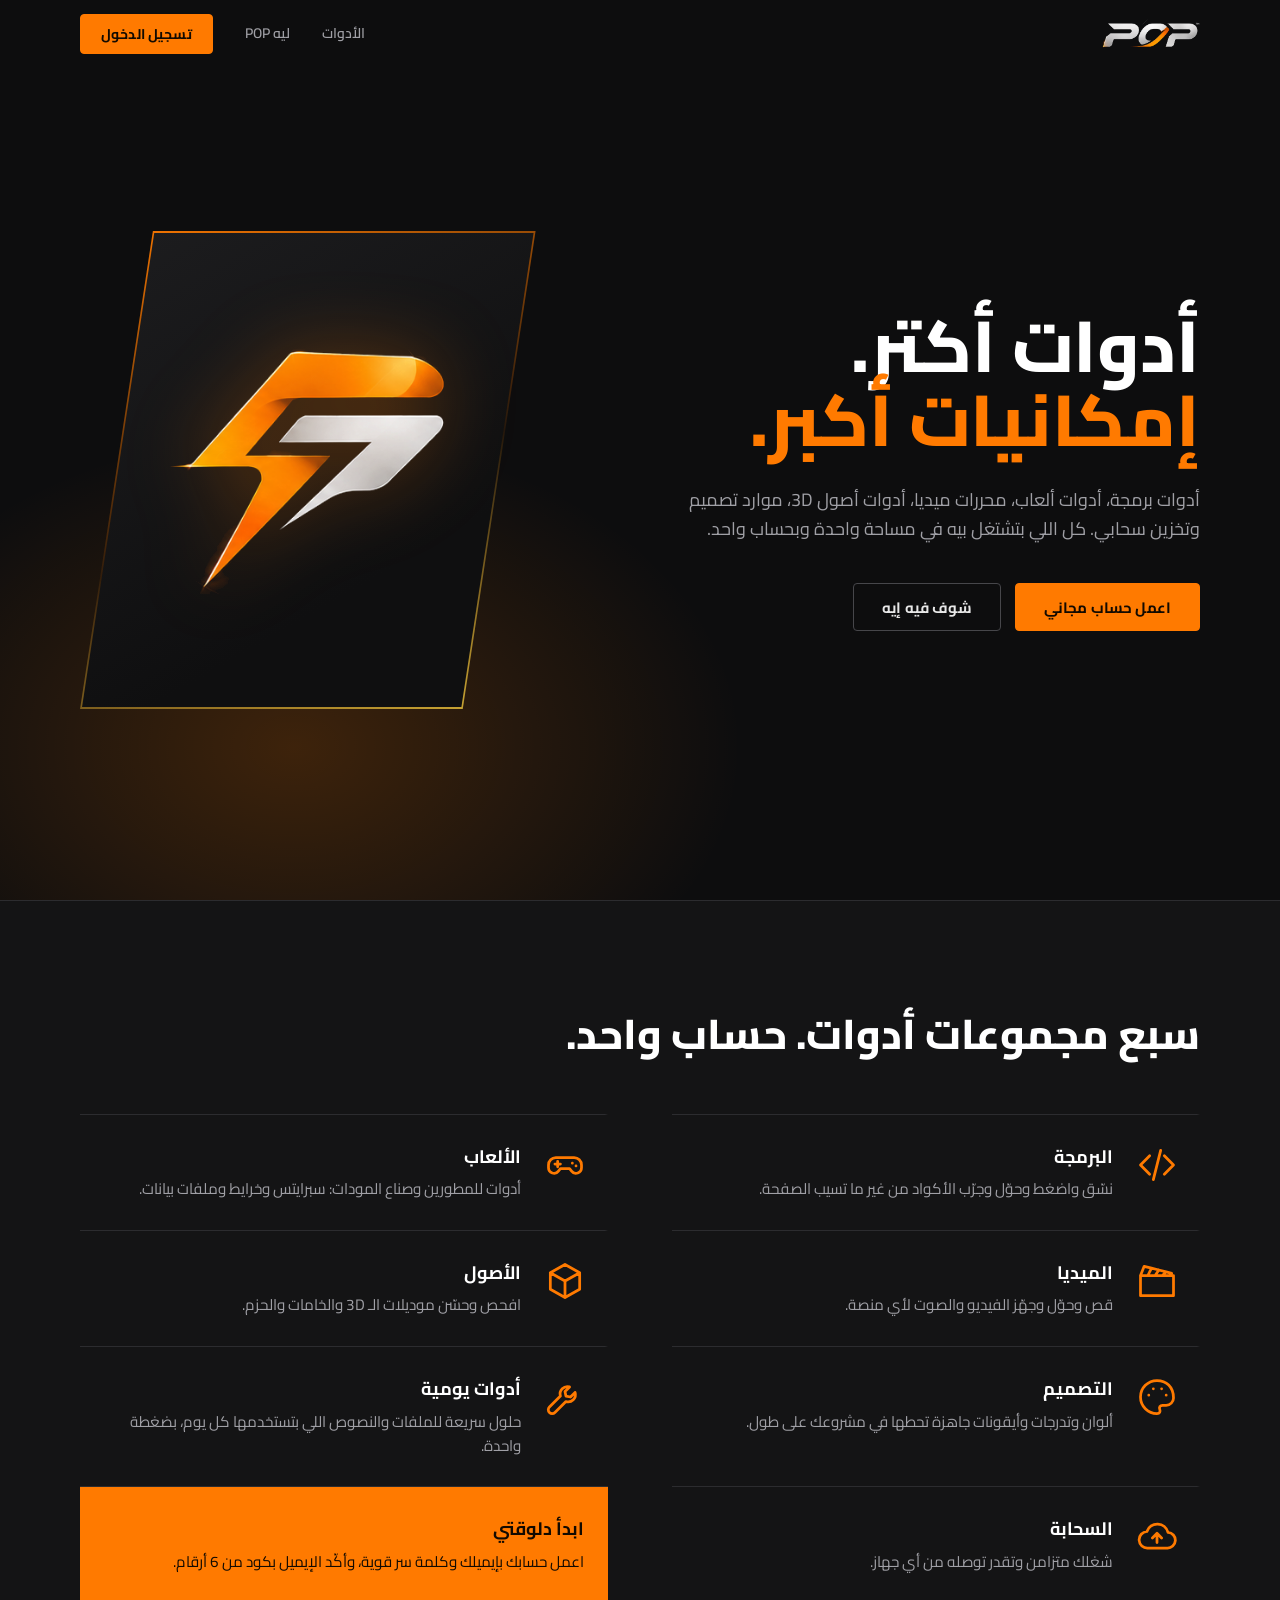
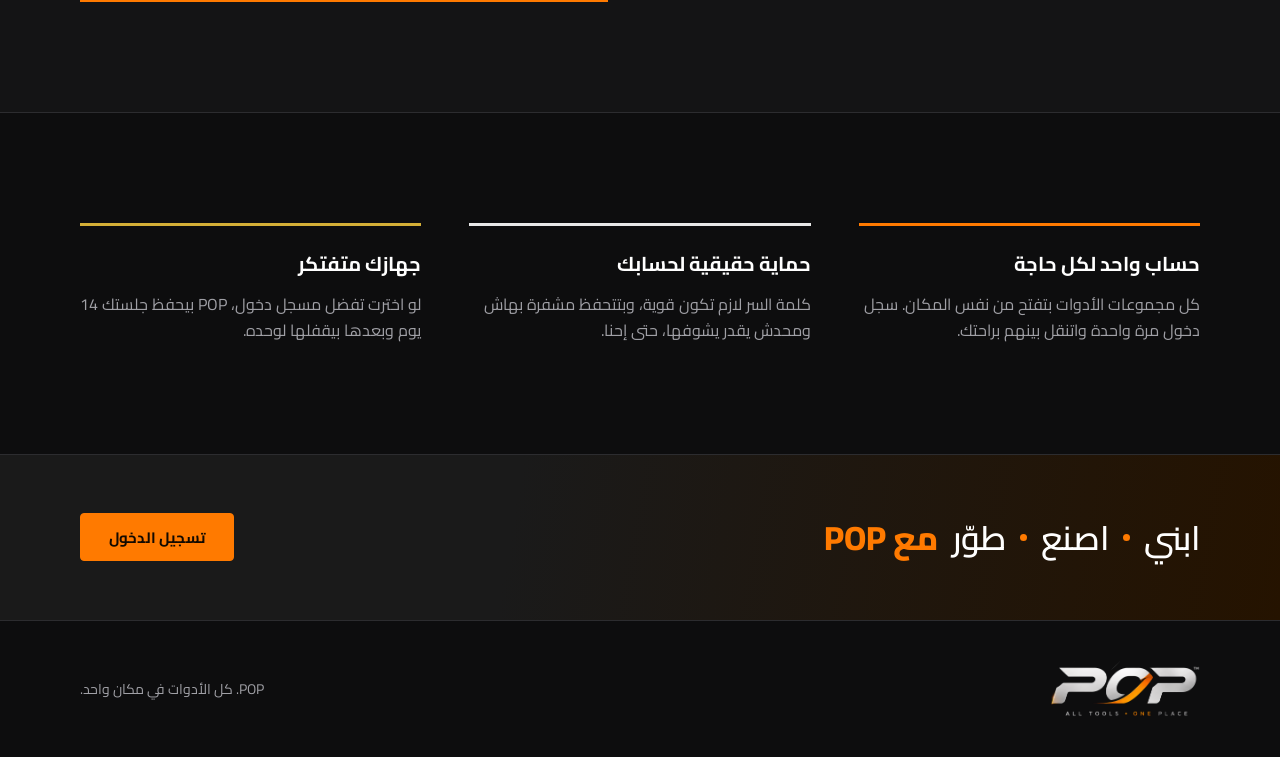
==== index.html @ 766ba4f8 "first commit" ====
<!doctype html>
<html lang="ar" dir="rtl">
<head>
<meta charset="utf-8">
<meta name="viewport" content="width=device-width, initial-scale=1">
<title>POP - كل الأدوات في مكان واحد</title>
<meta name="description" content="POP بيجمع أدوات البرمجة والألعاب والميديا والـ 3D والتصميم والأدوات اليومية والتخزين السحابي في مساحة شغل واحدة. أدوات أكتر، إمكانيات أكبر.">
<meta name="theme-color" content="#0d0d0e">
<link rel="icon" type="image/png" href="img/fav.png">
<link rel="icon" type="image/png" sizes="32x32" href="img/favicon-32.png">
<link rel="icon" type="image/png" sizes="192x192" href="img/favicon-192.png">
<link rel="apple-touch-icon" href="img/apple-touch-icon.png">
<link rel="preconnect" href="https://fonts.googleapis.com">
<link rel="preconnect" href="https://fonts.gstatic.com" crossorigin>
<link rel="stylesheet" href="base.css">
<link rel="stylesheet" href="one.css">
</head>
<body>
<header class="bar" id="bar">
  <a class="brand" href="index.html" aria-label="الصفحة الرئيسية لـ POP">
    <img src="img/logo-word.png" alt="POP" width="96" height="29">
  </a>
  <nav class="nav" aria-label="القائمة الرئيسية">
    <a href="#tools">الأدوات</a>
    <a href="#why">ليه POP</a>
    <a class="btn" id="enter" href="login/log.html">تسجيل الدخول</a>
  </nav>
</header>

<main>
  <section class="hero">
    <div class="hero-copy">
      <h1>أدوات أكتر. <span>إمكانيات أكبر.</span></h1>
      <p class="lead">أدوات برمجة، أدوات ألعاب، محررات ميديا، أدوات أصول 3D، موارد تصميم وتخزين سحابي. كل اللي بتشتغل بيه في مساحة واحدة وبحساب واحد.</p>
      <div class="actions">
        <a class="btn" id="enter-hero" href="login/log.html#register">اعمل حساب مجاني</a>
        <a class="btn ghost" href="#tools">شوف فيه إيه</a>
      </div>
    </div>
    <div class="stage" aria-hidden="true">
      <img src="img/symbol.png" alt="" width="327" height="287">
    </div>
  </section>

  <section class="tools" id="tools">
    <div class="wrap">
      <h2>سبع مجموعات أدوات. حساب واحد.</h2>
      <ul class="tool-list">
        <li>
          <svg viewBox="0 0 24 24" aria-hidden="true"><path d="M8 7l-5 5 5 5M16 7l5 5-5 5M14 4l-4 16"/></svg>
          <div><h3>البرمجة</h3><p>نسّق واضغط وحوّل وجرّب الأكواد من غير ما تسيب الصفحة.</p></div>
        </li>
        <li>
          <svg viewBox="0 0 24 24" aria-hidden="true"><path d="M7 8h10a4 4 0 0 1 4 4v1.5a3 3 0 0 1-5.4 1.8L14.5 14h-5l-1.100 1.300A3 3 0 0 1 3 13.500V12a4 4 0 0 1 4-4zM8 10v3M6.500 11.500h3M16 11h.01M18 12.500h.01"/></svg>
          <div><h3>الألعاب</h3><p>أدوات للمطورين وصناع المودات: سبرايتس وخرايط وملفات بيانات.</p></div>
        </li>
        <li>
          <svg viewBox="0 0 24 24" aria-hidden="true"><path d="M3 9h18v11H3zM3 9l2-5 4 1-2 4M9 5l4 1-2 3M13 6l4 1-2 2M17 7l3 .8"/></svg>
          <div><h3>الميديا</h3><p>قص وحوّل وجهّز الفيديو والصوت لأي منصة.</p></div>
        </li>
        <li>
          <svg viewBox="0 0 24 24" aria-hidden="true"><path d="M12 3l8 4.500v9L12 21l-8-4.500v-9zM4 7.500l8 4.500 8-4.500M12 12v9"/></svg>
          <div><h3>الأصول</h3><p>افحص وحسّن موديلات الـ 3D والخامات والحزم.</p></div>
        </li>
        <li>
          <svg viewBox="0 0 24 24" aria-hidden="true"><path d="M12 3a9 9 0 0 0 0 18c1.500 0 2-1 1.500-2.200-.5-1.200.2-2.300 1.500-2.300H17a4 4 0 0 0 4-4C21 6.500 17 3 12 3zM7.500 11h.01M10 7.500h.01M14.500 7.500h.01M17 11h.01"/></svg>
          <div><h3>التصميم</h3><p>ألوان وتدرجات وأيقونات جاهزة تحطها في مشروعك على طول.</p></div>
        </li>
        <li>
          <svg viewBox="0 0 24 24" aria-hidden="true"><path d="M14.500 6.500a4 4 0 0 0-5 5L3.500 17.500a2 2 0 0 0 3 3l6-6a4 4 0 0 0 5-5l-2.500 2.500-2.500-.5-.5-2.500z"/></svg>
          <div><h3>أدوات يومية</h3><p>حلول سريعة للملفات والنصوص اللي بتستخدمها كل يوم، بضغطة واحدة.</p></div>
        </li>
        <li>
          <svg viewBox="0 0 24 24" aria-hidden="true"><path d="M7 18a4.500 4.500 0 0 1-.5-9A6 6 0 0 1 18 9.500 4 4 0 0 1 17.500 18zM12 15v-5M9.500 12.500L12 10l2.500 2.500"/></svg>
          <div><h3>السحابة</h3><p>شغلك متزامن وتقدر توصله من أي جهاز.</p></div>
        </li>
        <li class="join">
          <a href="login/log.html#register">
            <h3>ابدأ دلوقتي</h3>
            <p>اعمل حسابك بإيميلك وكلمة سر قوية، وأكّد الإيميل بكود من 6 أرقام.</p>
          </a>
        </li>
      </ul>
    </div>
  </section>

  <section class="why" id="why">
    <div class="wrap">
      <div class="why-item">
        <h3>حساب واحد لكل حاجة</h3>
        <p>كل مجموعات الأدوات بتفتح من نفس المكان. سجل دخول مرة واحدة واتنقل بينهم براحتك.</p>
      </div>
      <div class="why-item">
        <h3>حماية حقيقية لحسابك</h3>
        <p>كلمة السر لازم تكون قوية، وبتتحفظ مشفرة بهاش ومحدش يقدر يشوفها، حتى إحنا.</p>
      </div>
      <div class="why-item">
        <h3>جهازك متفتكر</h3>
        <p>لو اخترت تفضل مسجل دخول، POP بيحفظ جلستك 14 يوم وبعدها بيقفلها لوحده.</p>
      </div>
    </div>
  </section>

  <section class="band">
    <div class="wrap">
      <p class="motto">ابني <i></i> اصنع <i></i> طوّر <b>مع POP</b></p>
      <a class="btn" id="enter-band" href="login/log.html">تسجيل الدخول</a>
    </div>
  </section>
</main>

<footer class="foot">
  <img src="img/logo-full.png" alt="POP" width="150" height="56">
  <p>POP. كل الأدوات في مكان واحد.</p>
</footer>

<script src="config.js"></script>
<script src="one.js"></script>
</body>
</html>
---- base.css ----
@import url('https://fonts.googleapis.com/css2?family=Cairo:wght@400;500;600;700;800&family=Montserrat:ital,wght@0,400;0,500;0,600;0,700;0,800;1,500;1,700&display=swap');

:root {
  --bg: #0d0d0e;
  --panel: #1a1a1a;
  --panel-2: #141415;
  --line: #2c2c2f;
  --white: #ffffff;
  --silver: #e8e8e8;
  --muted: #a0a0a6;
  --orange: #ff7a00;
  --orange-soft: rgba(255, 122, 0, 0.16);
  --gold: #d4af37;
  --danger: #ff6b5e;
  --font: 'Cairo', 'Montserrat', 'Segoe UI', system-ui, -apple-system, Roboto, Arial, sans-serif;
}

*,
*::before,
*::after {
  box-sizing: border-box;
}

html {
  color-scheme: dark;
  -webkit-text-size-adjust: 100%;
  scroll-behavior: smooth;
}

body {
  margin: 0;
  background: var(--bg);
  color: var(--silver);
  font-family: var(--font);
  font-size: 16px;
  line-height: 1.6;
  -webkit-font-smoothing: antialiased;
}

img {
  display: block;
  max-width: 100%;
  height: auto;
}

a {
  color: inherit;
}

h1,
h2,
h3,
p {
  margin: 0;
}

:focus-visible {
  outline: 2px solid var(--orange);
  outline-offset: 3px;
}

.btn {
  display: inline-flex;
  align-items: center;
  justify-content: center;
  gap: 10px;
  min-height: 48px;
  padding: 0 28px;
  border: 1px solid var(--orange);
  border-radius: 4px;
  background: var(--orange);
  color: #120a00;
  font: 700 15px/1 var(--font);
  letter-spacing: 0.01em;
  text-decoration: none;
  cursor: pointer;
  transition: background 0.18s, color 0.18s, border-color 0.18s;
}

.btn:hover {
  background: #ff9124;
  border-color: #ff9124;
}

.btn:disabled {
  opacity: 0.55;
  cursor: not-allowed;
}

.btn.ghost {
  background: transparent;
  color: var(--silver);
  border-color: #46464a;
}

.btn.ghost:hover {
  border-color: var(--orange);
  color: var(--white);
}

@media (prefers-reduced-motion: reduce) {
  html {
    scroll-behavior: auto;
  }

  *,
  *::before,
  *::after {
    animation: none !important;
    transition: none !important;
  }
}
---- one.css ----
.wrap {
  width: min(1120px, 100% - 48px);
  margin-inline: auto;
}

.bar {
  position: fixed;
  inset: 0 0 auto 0;
  z-index: 20;
  display: flex;
  align-items: center;
  justify-content: space-between;
  height: 68px;
  padding: 0 max(24px, calc((100% - 1120px) / 2));
  border-bottom: 1px solid transparent;
  transition: background 0.2s, border-color 0.2s;
}

.bar.solid {
  background: rgba(13, 13, 14, 0.88);
  backdrop-filter: blur(14px);
  border-color: var(--line);
}

.brand img {
  height: 29px;
  width: auto;
}

.nav {
  display: flex;
  align-items: center;
  gap: 32px;
}

.nav a:not(.btn) {
  color: var(--muted);
  font-size: 14px;
  font-weight: 600;
  text-decoration: none;
  transition: color 0.18s;
}

.nav a:not(.btn):hover {
  color: var(--white);
}

.nav .btn {
  min-height: 40px;
  padding: 0 20px;
  font-size: 14px;
}

.hero {
  position: relative;
  display: grid;
  grid-template-columns: minmax(0, 1.15fr) minmax(0, 0.85fr);
  align-items: center;
  gap: 48px;
  min-height: 100svh;
  padding: 120px max(24px, calc((100% - 1120px) / 2)) 80px;
  overflow: hidden;
}

.hero::before {
  content: '';
  position: absolute;
  left: -12%;
  bottom: -18%;
  width: 70%;
  height: 70%;
  background: radial-gradient(closest-side, rgba(255, 122, 0, 0.2), transparent);
  pointer-events: none;
}

.hero-copy {
  position: relative;
  max-width: 600px;
}

.hero h1 {
  font-size: clamp(2.5rem, 5.6vw, 4.7rem);
  font-weight: 800;
  line-height: 1.04;
  letter-spacing: 0;
  color: var(--white);
}

.hero h1 span {
  display: block;
  color: var(--orange);
}

.lead {
  max-width: 520px;
  margin-top: 28px;
  color: var(--muted);
  font-size: 1.125rem;
}

.actions {
  display: flex;
  flex-wrap: wrap;
  gap: 14px;
  margin-top: 40px;
}

.stage {
  position: relative;
  display: grid;
  place-items: center;
  aspect-ratio: 1 / 1.05;
  animation: arrive 0.9s cubic-bezier(0.2, 0.7, 0.2, 1) both;
}

.stage::before,
.stage::after {
  content: '';
  position: absolute;
  inset: 0;
  clip-path: polygon(16% 0, 100% 0, 84% 100%, 0 100%);
}

.stage::before {
  background: linear-gradient(160deg, var(--orange), rgba(255, 122, 0, 0.1) 55%, var(--gold));
}

.stage::after {
  inset: 2px;
  background: linear-gradient(150deg, #1d1d1f, #0f0f10 70%);
}

.stage img {
  position: relative;
  z-index: 1;
  width: 62%;
  filter: drop-shadow(0 0 38px rgba(255, 122, 0, 0.35));
}

@keyframes arrive {
  from {
    opacity: 0;
    transform: translateX(48px);
  }

  to {
    opacity: 1;
    transform: none;
  }
}

.tools {
  padding: 110px 0;
  background: var(--panel-2);
  border-block: 1px solid var(--line);
}

.tools h2,
.why h2 {
  max-width: 640px;
  color: var(--white);
  font-size: clamp(1.8rem, 3.4vw, 2.6rem);
  font-weight: 800;
  line-height: 1.12;
  letter-spacing: 0;
}

.tool-list {
  display: grid;
  grid-template-columns: repeat(2, minmax(0, 1fr));
  gap: 0 64px;
  margin: 56px 0 0;
  padding: 0;
  list-style: none;
}

.tool-list li {
  display: grid;
  grid-template-columns: 44px minmax(0, 1fr);
  gap: 22px;
  padding: 28px 18px 28px 0;
  border-top: 1px solid var(--line);
  border-inline-start: 3px solid transparent;
  transition: border-color 0.18s, background 0.18s;
}

.tool-list li:hover {
  border-inline-start-color: var(--orange);
  background: linear-gradient(270deg, var(--orange-soft), transparent 60%);
}

.tool-list svg {
  width: 44px;
  height: 44px;
  fill: none;
  stroke: var(--orange);
  stroke-width: 1.5;
  stroke-linecap: round;
  stroke-linejoin: round;
}

.tool-list h3 {
  color: var(--white);
  font-size: 1.125rem;
  font-weight: 700;
}

.tool-list p {
  margin-top: 6px;
  color: var(--muted);
  font-size: 0.95rem;
  max-width: 46ch;
}

.tool-list .join {
  display: block;
  padding: 0;
  border-inline-start: 0;
}

.tool-list .join:hover {
  background: none;
}

.tool-list .join a {
  display: block;
  height: 100%;
  padding: 28px 24px;
  background: var(--orange);
  color: #120a00;
  text-decoration: none;
  transition: background 0.18s;
}

.tool-list .join a:hover {
  background: #ff9124;
}

.tool-list .join h3,
.tool-list .join p {
  color: #120a00;
}

.why {
  padding: 110px 0;
}

.why .wrap {
  display: grid;
  grid-template-columns: repeat(3, minmax(0, 1fr));
  gap: 48px;
}

.why-item {
  padding-top: 22px;
  border-top: 3px solid var(--orange);
}

.why-item:nth-child(2) {
  border-top-color: var(--silver);
}

.why-item:nth-child(3) {
  border-top-color: var(--gold);
}

.why-item h3 {
  color: var(--white);
  font-size: 1.25rem;
  font-weight: 700;
}

.why-item p {
  margin-top: 12px;
  color: var(--muted);
}

.band {
  padding: 56px 0;
  background: linear-gradient(100deg, #1a1a1a 0 40%, #251300 100%);
  border-block: 1px solid var(--line);
}

.band .wrap {
  display: flex;
  flex-wrap: wrap;
  align-items: center;
  justify-content: space-between;
  gap: 28px;
}

.motto {
  display: flex;
  flex-wrap: wrap;
  align-items: center;
  gap: 14px;
  color: var(--white);
  font-size: clamp(1.4rem, 3vw, 2.1rem);
  font-weight: 600;
}

.motto i {
  width: 7px;
  height: 7px;
  border-radius: 50%;
  background: var(--orange);
}

.motto b {
  color: var(--orange);
  font-weight: 800;
}

.foot {
  display: flex;
  flex-wrap: wrap;
  align-items: center;
  justify-content: space-between;
  gap: 20px;
  padding: 40px max(24px, calc((100% - 1120px) / 2));
}

.foot img {
  width: 150px;
  height: auto;
}

.foot p {
  color: var(--muted);
  font-size: 0.875rem;
}

@media (max-width: 900px) {
  .hero {
    grid-template-columns: 1fr;
    min-height: auto;
    padding-top: 112px;
  }

  .stage {
    max-width: 380px;
    justify-self: center;
    width: 100%;
  }

  .tool-list {
    grid-template-columns: 1fr;
  }

  .why .wrap {
    grid-template-columns: 1fr;
    gap: 36px;
  }
}

@media (max-width: 600px) {
  .nav a:not(.btn) {
    display: none;
  }

  .tools,
  .why {
    padding: 72px 0;
  }
}
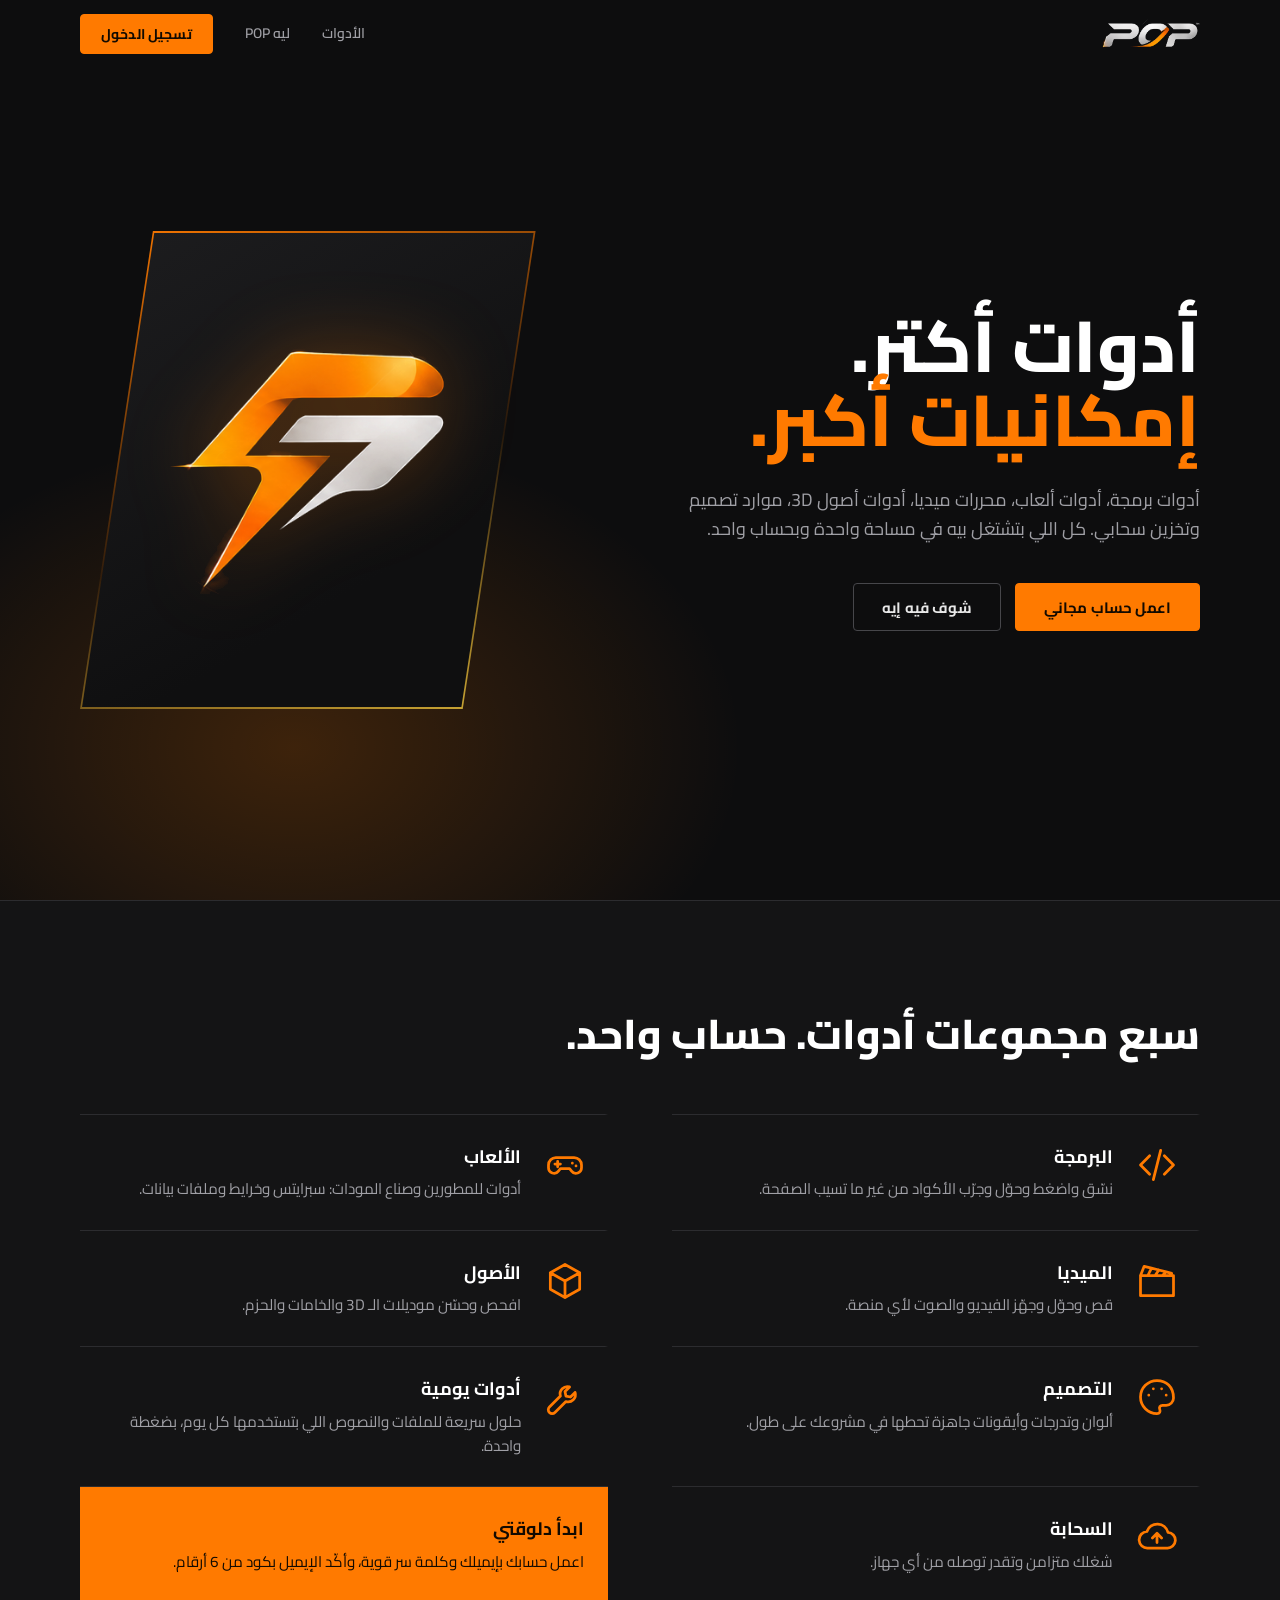
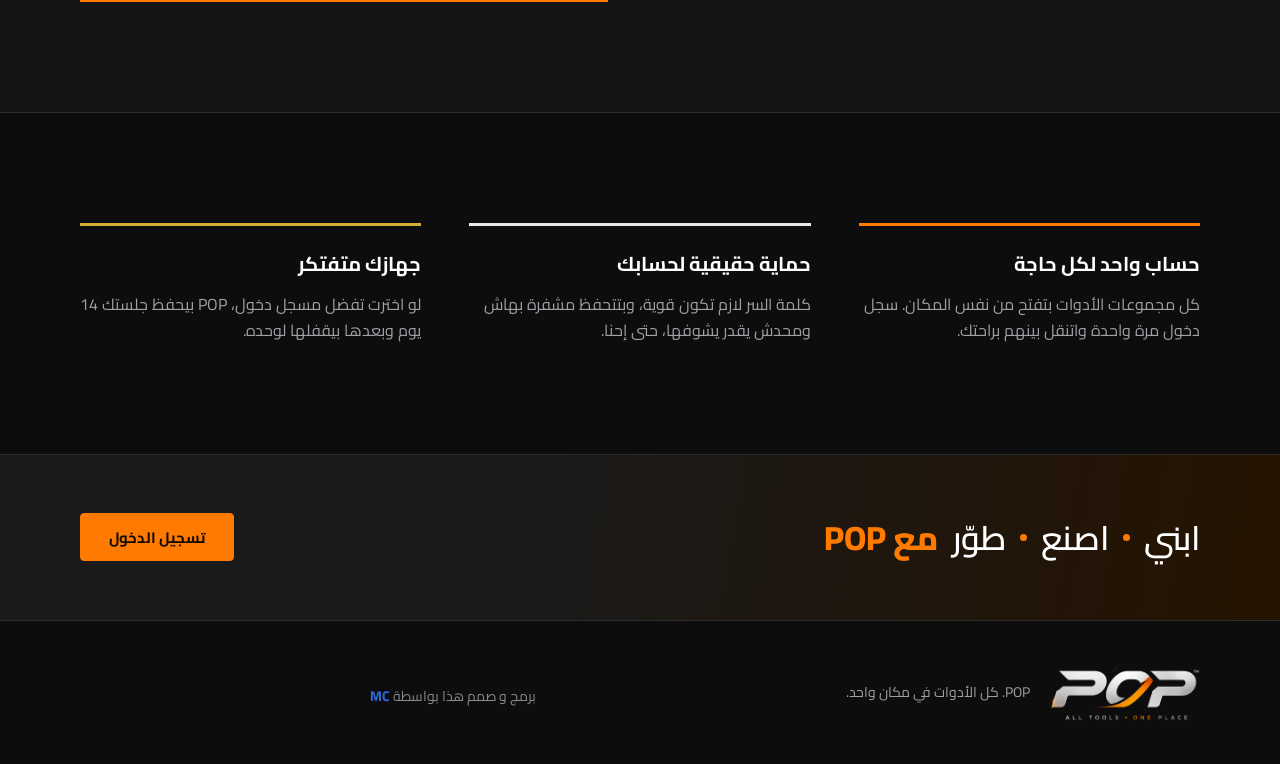
==== commit 12116433: "V5" ====
--- a/index.html
+++ b/index.html
@@ -112,6 +112,7 @@
 <footer class="foot">
   <img src="img/logo-full.png" alt="POP" width="150" height="56">
   <p>POP. كل الأدوات في مكان واحد.</p>
+  <p class="made-by">برمج و صمم هذا بواسطة <a href="https://crstudio911.github.io/MC/" target="_blank" rel="noopener noreferrer">MC</a></p>
 </footer>
 
 <script src="config.js"></script>
--- a/base.css
+++ b/base.css
@@ -110,3 +110,19 @@
     transition: none !important;
   }
 }
+
+.made-by {
+  margin: 24px auto 16px;
+  text-align: center;
+  font-size: 0.85rem;
+  opacity: 0.85;
+}
+.made-by a {
+  color: #2f7bff;
+  font-weight: 700;
+  text-decoration: none;
+}
+.made-by a:hover,
+.made-by a:focus-visible {
+  text-decoration: underline;
+}
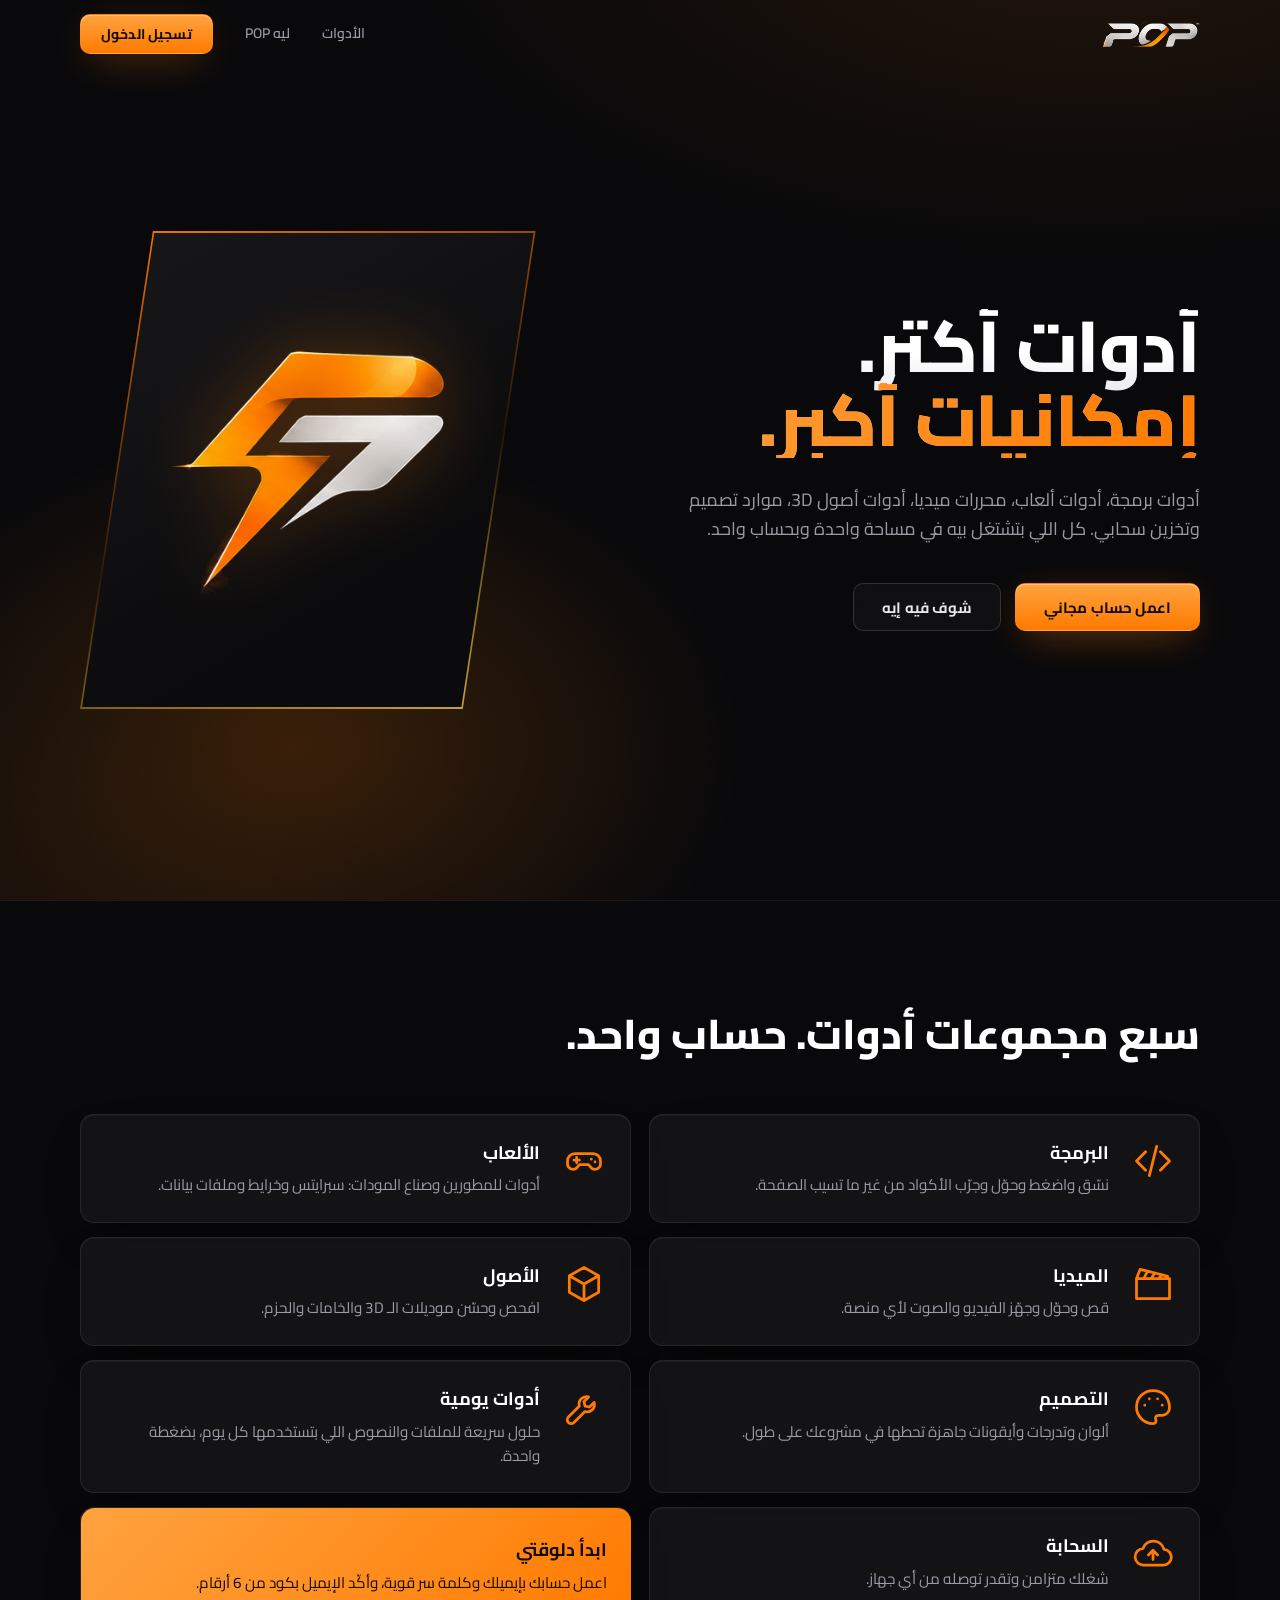
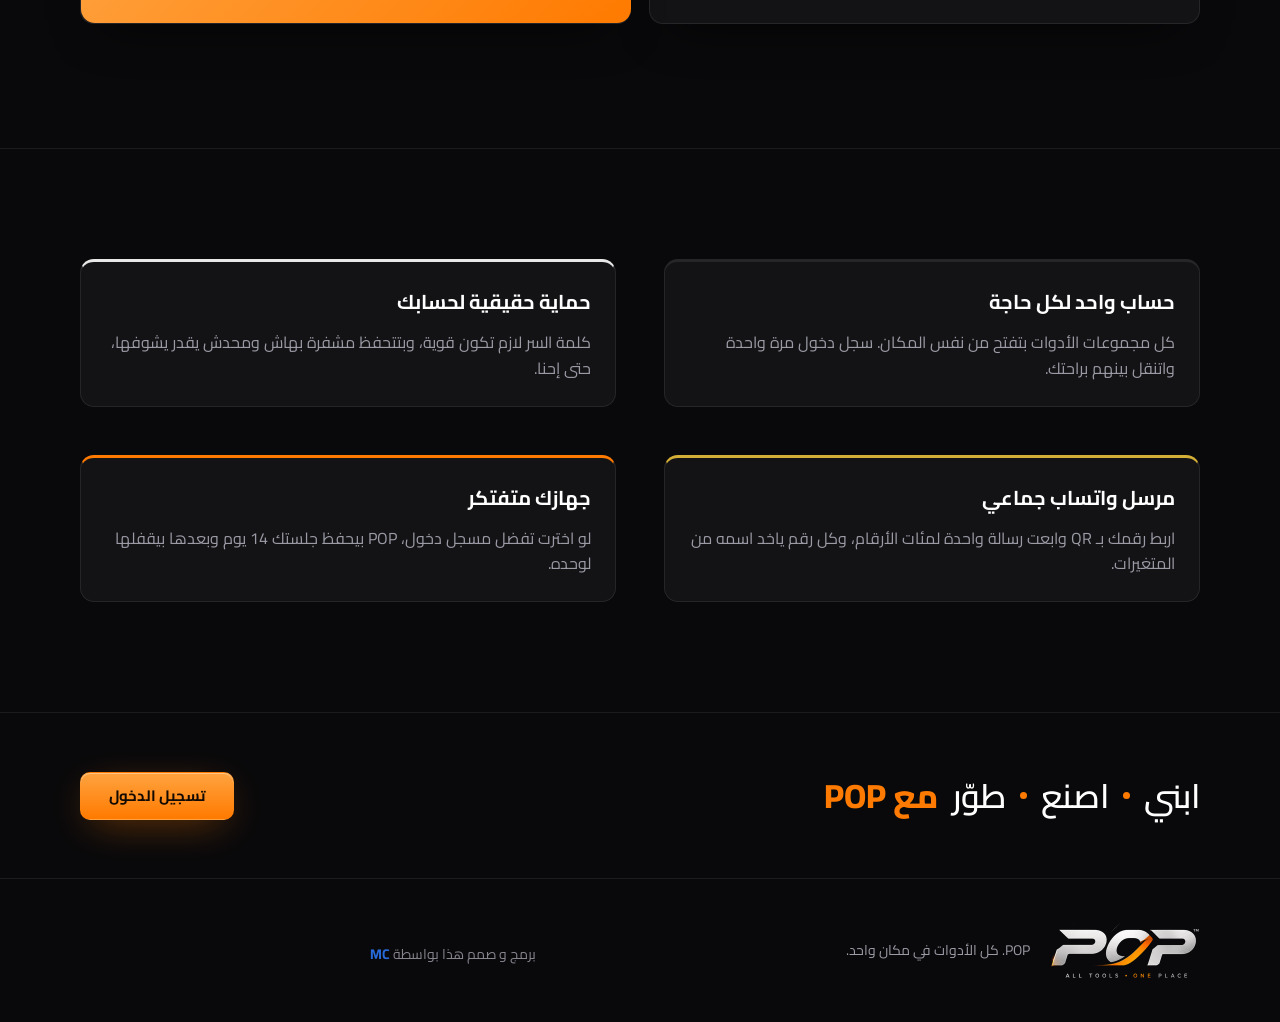
==== commit b4de18a2: "V8" ====
--- a/index.html
+++ b/index.html
@@ -4,6 +4,9 @@
 <meta charset="utf-8">
 <meta name="viewport" content="width=device-width, initial-scale=1">
 <title>POP - كل الأدوات في مكان واحد</title>
+<meta property="og:title" content="POP - كل الأدوات في مكان واحد">
+<meta property="og:description" content="أدوات برمجة وألعاب وميديا وتصميم ومرسل واتساب جماعي في حساب واحد.">
+<meta property="og:type" content="website">
 <meta name="description" content="POP بيجمع أدوات البرمجة والألعاب والميديا والـ 3D والتصميم والأدوات اليومية والتخزين السحابي في مساحة شغل واحدة. أدوات أكتر، إمكانيات أكبر.">
 <meta name="theme-color" content="#0d0d0e">
 <link rel="icon" type="image/png" href="img/fav.png">
@@ -12,8 +15,10 @@
 <link rel="apple-touch-icon" href="img/apple-touch-icon.png">
 <link rel="preconnect" href="https://fonts.googleapis.com">
 <link rel="preconnect" href="https://fonts.gstatic.com" crossorigin>
+<link rel="stylesheet" href="https://fonts.googleapis.com/css2?family=Cairo:wght@400;600;700;800&family=Montserrat:wght@600;700;800&display=swap">
 <link rel="stylesheet" href="base.css">
 <link rel="stylesheet" href="one.css">
+<link rel="stylesheet" href="ui.css">
 </head>
 <body>
 <header class="bar" id="bar">
@@ -38,7 +43,7 @@
       </div>
     </div>
     <div class="stage" aria-hidden="true">
-      <img src="img/symbol.png" alt="" width="327" height="287">
+      <img src="img/symbol.png" alt="" width="327" height="287" fetchpriority="high" decoding="async">
     </div>
   </section>
 
@@ -95,6 +100,10 @@
         <p>كلمة السر لازم تكون قوية، وبتتحفظ مشفرة بهاش ومحدش يقدر يشوفها، حتى إحنا.</p>
       </div>
       <div class="why-item">
+        <h3>مرسل واتساب جماعي</h3>
+        <p>اربط رقمك بـ QR وابعت رسالة واحدة لمئات الأرقام، وكل رقم ياخد اسمه من المتغيرات.</p>
+      </div>
+      <div class="why-item">
         <h3>جهازك متفتكر</h3>
         <p>لو اخترت تفضل مسجل دخول، POP بيحفظ جلستك 14 يوم وبعدها بيقفلها لوحده.</p>
       </div>
@@ -110,12 +119,12 @@
 </main>
 
 <footer class="foot">
-  <img src="img/logo-full.png" alt="POP" width="150" height="56">
+  <img src="img/logo-full.png" alt="POP" width="150" height="56" loading="lazy" decoding="async">
   <p>POP. كل الأدوات في مكان واحد.</p>
   <p class="made-by">برمج و صمم هذا بواسطة <a href="https://crstudio911.github.io/MC/" target="_blank" rel="noopener noreferrer">MC</a></p>
 </footer>
 
-<script src="config.js"></script>
-<script src="one.js"></script>
+<script src="config.js" defer></script>
+<script src="one.js" defer></script>
 </body>
 </html>
--- a/base.css
+++ b/base.css
@@ -1,4 +1,3 @@
-@import url('https://fonts.googleapis.com/css2?family=Cairo:wght@400;500;600;700;800&family=Montserrat:ital,wght@0,400;0,500;0,600;0,700;0,800;1,500;1,700&display=swap');
 
 :root {
   --bg: #0d0d0e;
--- a/one.css
+++ b/one.css
@@ -247,7 +247,7 @@
 
 .why .wrap {
   display: grid;
-  grid-template-columns: repeat(3, minmax(0, 1fr));
+  grid-template-columns: repeat(2, minmax(0, 1fr));
   gap: 48px;
 }
 
@@ -262,6 +262,10 @@
 
 .why-item:nth-child(3) {
   border-top-color: var(--gold);
+}
+
+.why-item:nth-child(4) {
+  border-top-color: var(--orange);
 }
 
 .why-item h3 {
--- a/ui.css
+++ b/ui.css
@@ -0,0 +1,216 @@
+:root {
+  --bg: #09090b;
+  --panel: rgba(24, 24, 27, 0.72);
+  --panel-2: #0f0f12;
+  --line: rgba(255, 255, 255, 0.08);
+  --line-2: rgba(255, 255, 255, 0.14);
+  --muted: #9b9ba6;
+  --orange: #ff7a00;
+  --orange-2: #ffa340;
+  --orange-soft: rgba(255, 122, 0, 0.12);
+  --glow: 0 10px 40px -12px rgba(255, 122, 0, 0.55);
+  --lift: 0 1px 0 rgba(255, 255, 255, 0.04) inset, 0 20px 50px -24px rgba(0, 0, 0, 0.8);
+  --ease: cubic-bezier(0.2, 0.8, 0.2, 1);
+}
+
+body {
+  background:
+    radial-gradient(1200px 600px at 85% -10%, rgba(255, 122, 0, 0.10), transparent 60%),
+    radial-gradient(900px 500px at -10% 110%, rgba(255, 122, 0, 0.06), transparent 60%),
+    var(--bg);
+  background-attachment: fixed;
+  letter-spacing: 0;
+}
+
+::selection {
+  background: rgba(255, 122, 0, 0.35);
+  color: #fff;
+}
+
+.btn {
+  border-radius: 10px;
+  background: linear-gradient(180deg, var(--orange-2), var(--orange));
+  border-color: transparent;
+  box-shadow: var(--glow), 0 1px 0 rgba(255, 255, 255, 0.35) inset;
+  transition: transform 0.2s var(--ease), box-shadow 0.2s var(--ease), filter 0.2s;
+}
+
+.btn:hover {
+  background: linear-gradient(180deg, #ffb35c, #ff8a1a);
+  transform: translateY(-1px);
+  box-shadow: 0 14px 44px -12px rgba(255, 122, 0, 0.7), 0 1px 0 rgba(255, 255, 255, 0.35) inset;
+}
+
+.btn:active {
+  transform: translateY(0);
+}
+
+.btn.ghost {
+  background: rgba(255, 255, 255, 0.03);
+  border-color: var(--line-2);
+  box-shadow: none;
+  backdrop-filter: blur(8px);
+}
+
+.btn.ghost:hover {
+  background: rgba(255, 255, 255, 0.06);
+  border-color: rgba(255, 122, 0, 0.6);
+}
+
+input,
+select,
+textarea {
+  border-radius: 10px !important;
+  background: rgba(0, 0, 0, 0.35) !important;
+  border-color: var(--line-2) !important;
+  transition: border-color 0.18s, box-shadow 0.18s;
+}
+
+input:focus,
+select:focus,
+textarea:focus {
+  outline: none;
+  border-color: rgba(255, 122, 0, 0.7) !important;
+  box-shadow: 0 0 0 4px rgba(255, 122, 0, 0.14);
+}
+
+.bar.solid,
+.top {
+  background: rgba(9, 9, 11, 0.7);
+  backdrop-filter: saturate(160%) blur(16px);
+  -webkit-backdrop-filter: saturate(160%) blur(16px);
+  border-color: var(--line);
+}
+
+.top {
+  position: sticky;
+  top: 0;
+  z-index: 30;
+}
+
+.hero h1 {
+  letter-spacing: -0.01em;
+  background: linear-gradient(180deg, #fff 30%, #c9c9cf);
+  -webkit-background-clip: text;
+  background-clip: text;
+  color: transparent;
+}
+
+.hero h1 span {
+  background: linear-gradient(90deg, var(--orange-2), var(--orange));
+  -webkit-background-clip: text;
+  background-clip: text;
+  color: transparent;
+}
+
+.stage::after {
+  background: linear-gradient(150deg, #18181b, #0b0b0d 70%);
+}
+
+.tools,
+.band {
+  background: transparent;
+}
+
+.tool-list li {
+  border-radius: 14px;
+  border: 1px solid var(--line);
+  margin-bottom: 14px;
+  padding: 24px;
+  background: var(--panel);
+  box-shadow: var(--lift);
+  transition: transform 0.25s var(--ease), border-color 0.25s, background 0.25s;
+}
+
+.tool-list li:hover {
+  transform: translateY(-3px);
+  border-color: rgba(255, 122, 0, 0.45);
+  background: linear-gradient(180deg, rgba(255, 122, 0, 0.08), var(--panel));
+}
+
+.tool-list .join a {
+  border-radius: 14px;
+  background: linear-gradient(135deg, var(--orange-2), var(--orange));
+}
+
+.tool-list {
+  gap: 0 18px;
+}
+
+.why-item {
+  padding: 24px;
+  border-radius: 14px;
+  border: 1px solid var(--line);
+  border-top-width: 3px;
+  background: var(--panel);
+}
+
+.card,
+.tool,
+.box,
+.panel .box {
+  border-radius: 16px !important;
+  border: 1px solid var(--line) !important;
+  background: var(--panel) !important;
+  box-shadow: var(--lift);
+  backdrop-filter: blur(10px);
+  -webkit-backdrop-filter: blur(10px);
+}
+
+.panel .box {
+  padding: clamp(24px, 4vw, 40px);
+}
+
+.tool {
+  transition: transform 0.25s var(--ease), border-color 0.25s;
+}
+
+.tool:hover {
+  transform: translateY(-3px);
+  border-color: rgba(255, 122, 0, 0.5) !important;
+}
+
+.tool-icon,
+.step {
+  border-radius: 12px;
+  background: linear-gradient(135deg, rgba(255, 122, 0, 0.22), rgba(255, 122, 0, 0.06));
+  box-shadow: 0 0 0 1px rgba(255, 122, 0, 0.25) inset;
+}
+
+.card {
+  animation: rise 0.5s var(--ease) both;
+}
+
+.bubble {
+  border-radius: 14px 14px 4px 14px;
+}
+
+.vals {
+  display: grid;
+  gap: 4px;
+}
+
+.vals textarea {
+  min-height: 72px;
+  resize: vertical;
+}
+
+.vals-count {
+  color: var(--muted);
+  font-size: 0.78rem;
+}
+
+.var {
+  align-items: start;
+}
+
+@keyframes rise {
+  from {
+    opacity: 0;
+    transform: translateY(10px);
+  }
+  to {
+    opacity: 1;
+    transform: none;
+  }
+}
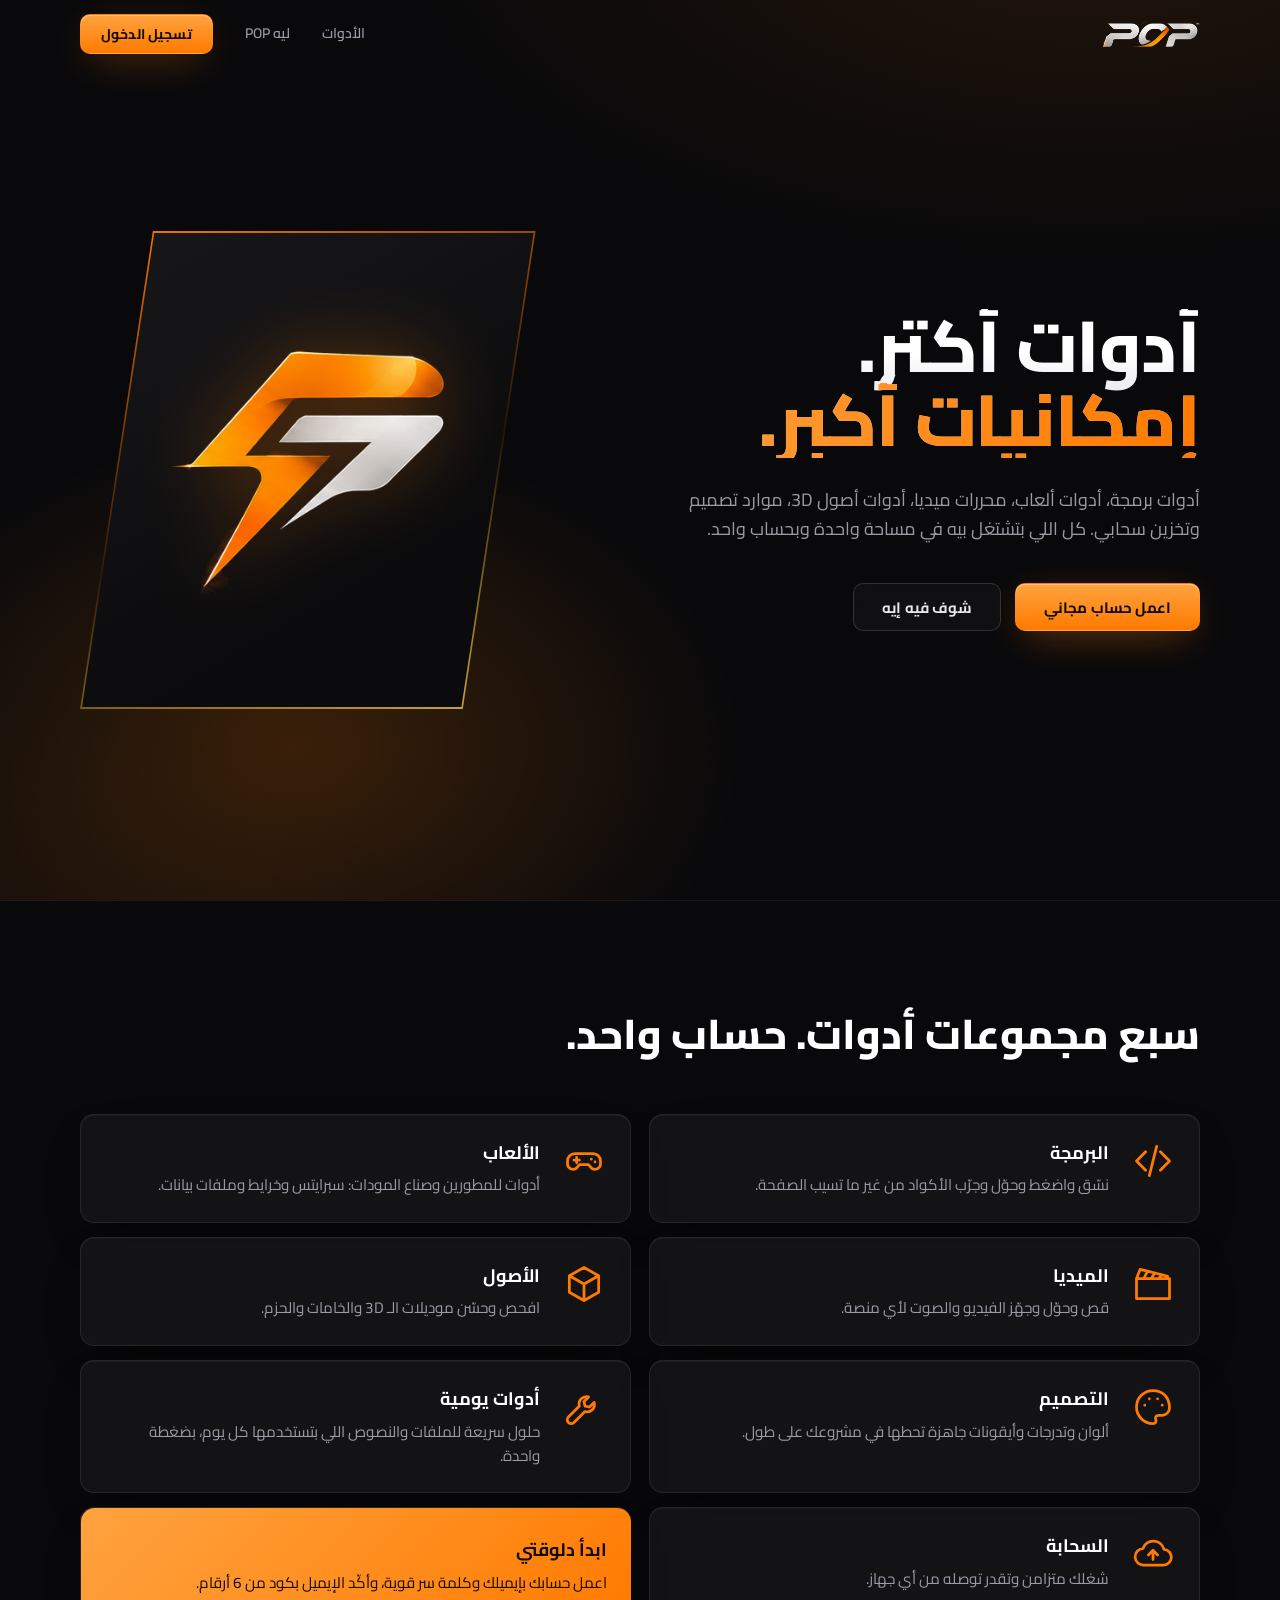
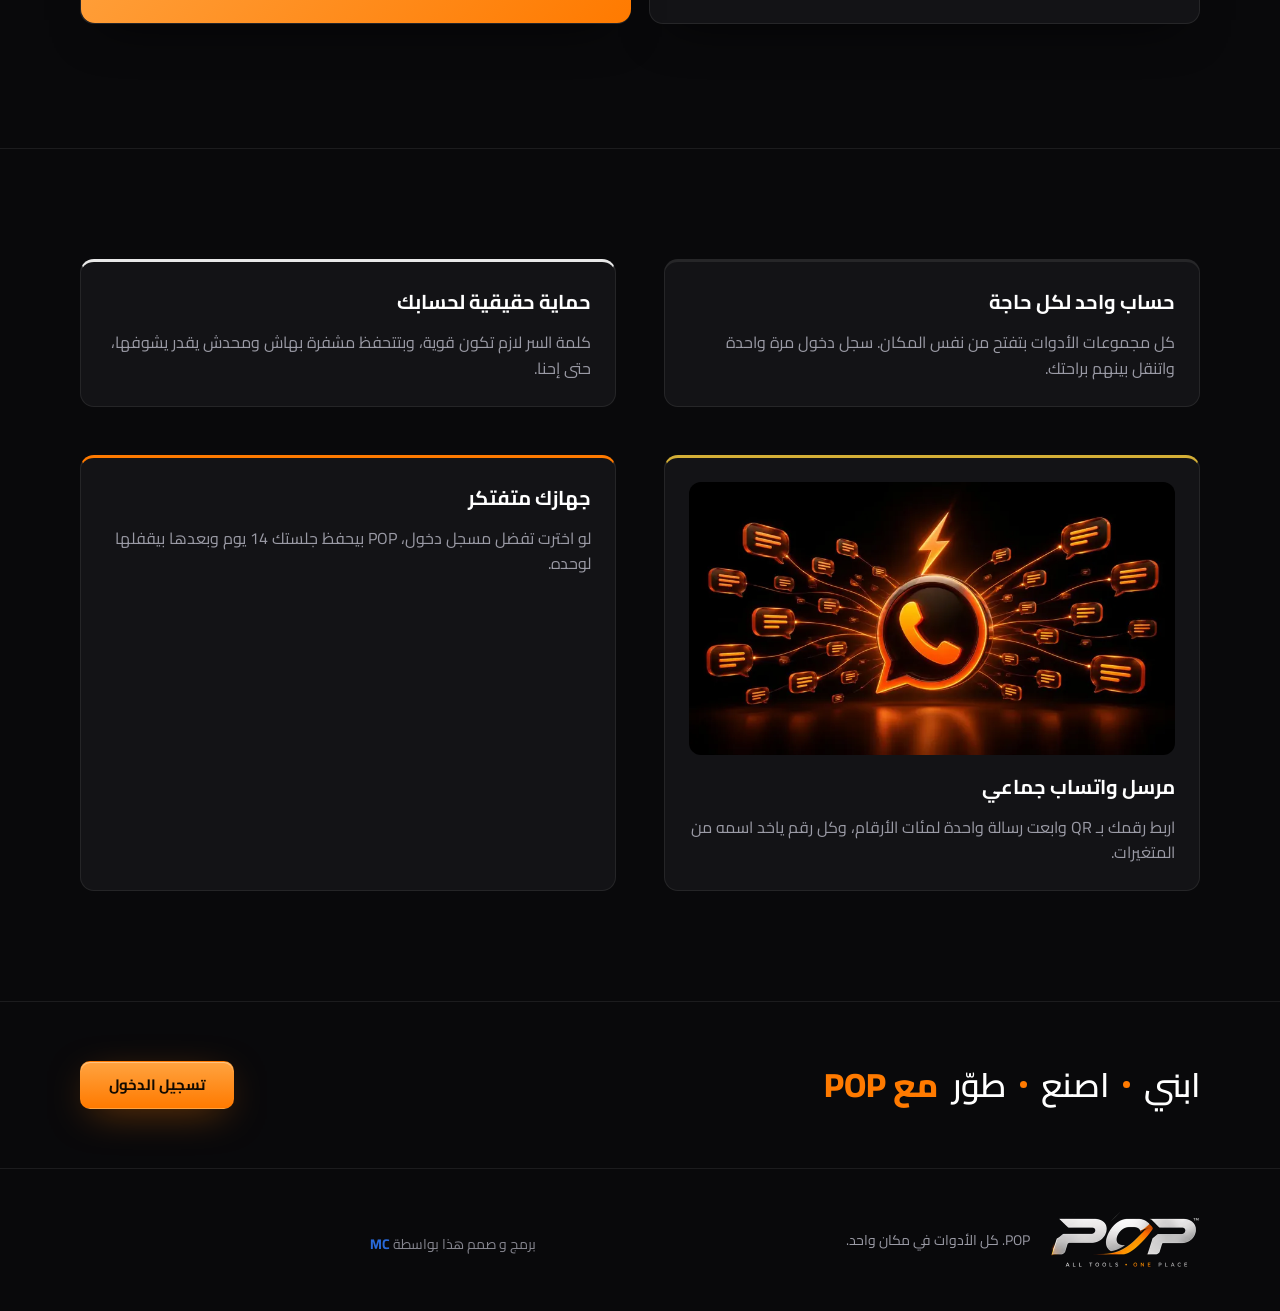
==== commit 53756481: "V14" ====
--- a/index.html
+++ b/index.html
@@ -99,7 +99,8 @@
         <h3>حماية حقيقية لحسابك</h3>
         <p>كلمة السر لازم تكون قوية، وبتتحفظ مشفرة بهاش ومحدش يقدر يشوفها، حتى إحنا.</p>
       </div>
-      <div class="why-item">
+      <div class="why-item why-wa">
+        <img src="img/wa-card.webp" alt="" width="800" height="450" loading="lazy" decoding="async">
         <h3>مرسل واتساب جماعي</h3>
         <p>اربط رقمك بـ QR وابعت رسالة واحدة لمئات الأرقام، وكل رقم ياخد اسمه من المتغيرات.</p>
       </div>
--- a/ui.css
+++ b/ui.css
@@ -214,3 +214,144 @@
     transform: none;
   }
 }
+
+.tool-wa {
+  flex-wrap: wrap;
+  padding: 0 0 22px !important;
+  overflow: hidden;
+}
+
+.tool-wa .tool-art {
+  position: relative;
+  display: block;
+  width: 100%;
+  aspect-ratio: 16 / 9;
+  overflow: hidden;
+  border-bottom: 1px solid var(--line);
+}
+
+.tool-wa .tool-art::after {
+  content: "";
+  position: absolute;
+  inset: 0;
+  background: linear-gradient(to top, rgba(13, 13, 14, 0.85), transparent 55%);
+}
+
+.tool-wa .tool-art img {
+  display: block;
+  width: 100%;
+  height: 100%;
+  object-fit: cover;
+  transition: transform 0.6s var(--ease);
+}
+
+.tool-wa:hover .tool-art img {
+  transform: scale(1.05);
+}
+
+.tool-wa .tool-icon {
+  margin: -38px 22px 0 0;
+  position: relative;
+  z-index: 1;
+  background: #0d0d0e;
+}
+
+.tool-wa .tool-body {
+  flex: 1 1 100%;
+  padding: 0 22px;
+}
+
+.tool-wa .tool-tag {
+  z-index: 2;
+  background: rgba(13, 13, 14, 0.7);
+}
+
+.why-wa img {
+  display: block;
+  width: calc(100% + 2px);
+  aspect-ratio: 16 / 9;
+  object-fit: cover;
+  margin: 0 0 16px;
+  border-radius: 12px;
+}
+
+.tool-body .tool-points {
+  display: grid;
+  gap: 6px;
+  margin-top: 8px;
+  padding-top: 10px;
+  border-top: 1px solid var(--line);
+}
+
+.tool-body .tool-points span {
+  position: relative;
+  padding-right: 16px;
+  font-size: 0.85rem;
+  line-height: 1.6;
+}
+
+.tool-body .tool-points span::before {
+  content: "";
+  position: absolute;
+  top: 0.62em;
+  right: 0;
+  width: 6px;
+  height: 6px;
+  border-radius: 50%;
+  background: var(--orange);
+}
+
+.about {
+  padding: 0;
+}
+
+.about summary {
+  display: flex;
+  align-items: center;
+  justify-content: space-between;
+  gap: 12px;
+  padding: 18px 22px;
+  color: var(--white);
+  font-weight: 700;
+  cursor: pointer;
+  list-style: none;
+}
+
+.about summary::-webkit-details-marker {
+  display: none;
+}
+
+.about summary::after {
+  content: "";
+  flex: none;
+  width: 9px;
+  height: 9px;
+  border-left: 2px solid var(--orange);
+  border-bottom: 2px solid var(--orange);
+  transform: rotate(-45deg);
+  transition: transform 0.2s;
+}
+
+.about[open] summary::after {
+  transform: rotate(135deg);
+}
+
+.about-body {
+  display: grid;
+  gap: 12px;
+  padding: 0 22px 22px;
+  color: var(--muted);
+  font-size: 0.93rem;
+  line-height: 1.8;
+}
+
+.about-body ol {
+  display: grid;
+  gap: 6px;
+  margin: 0;
+  padding-right: 20px;
+}
+
+.about-body b {
+  color: var(--white);
+}
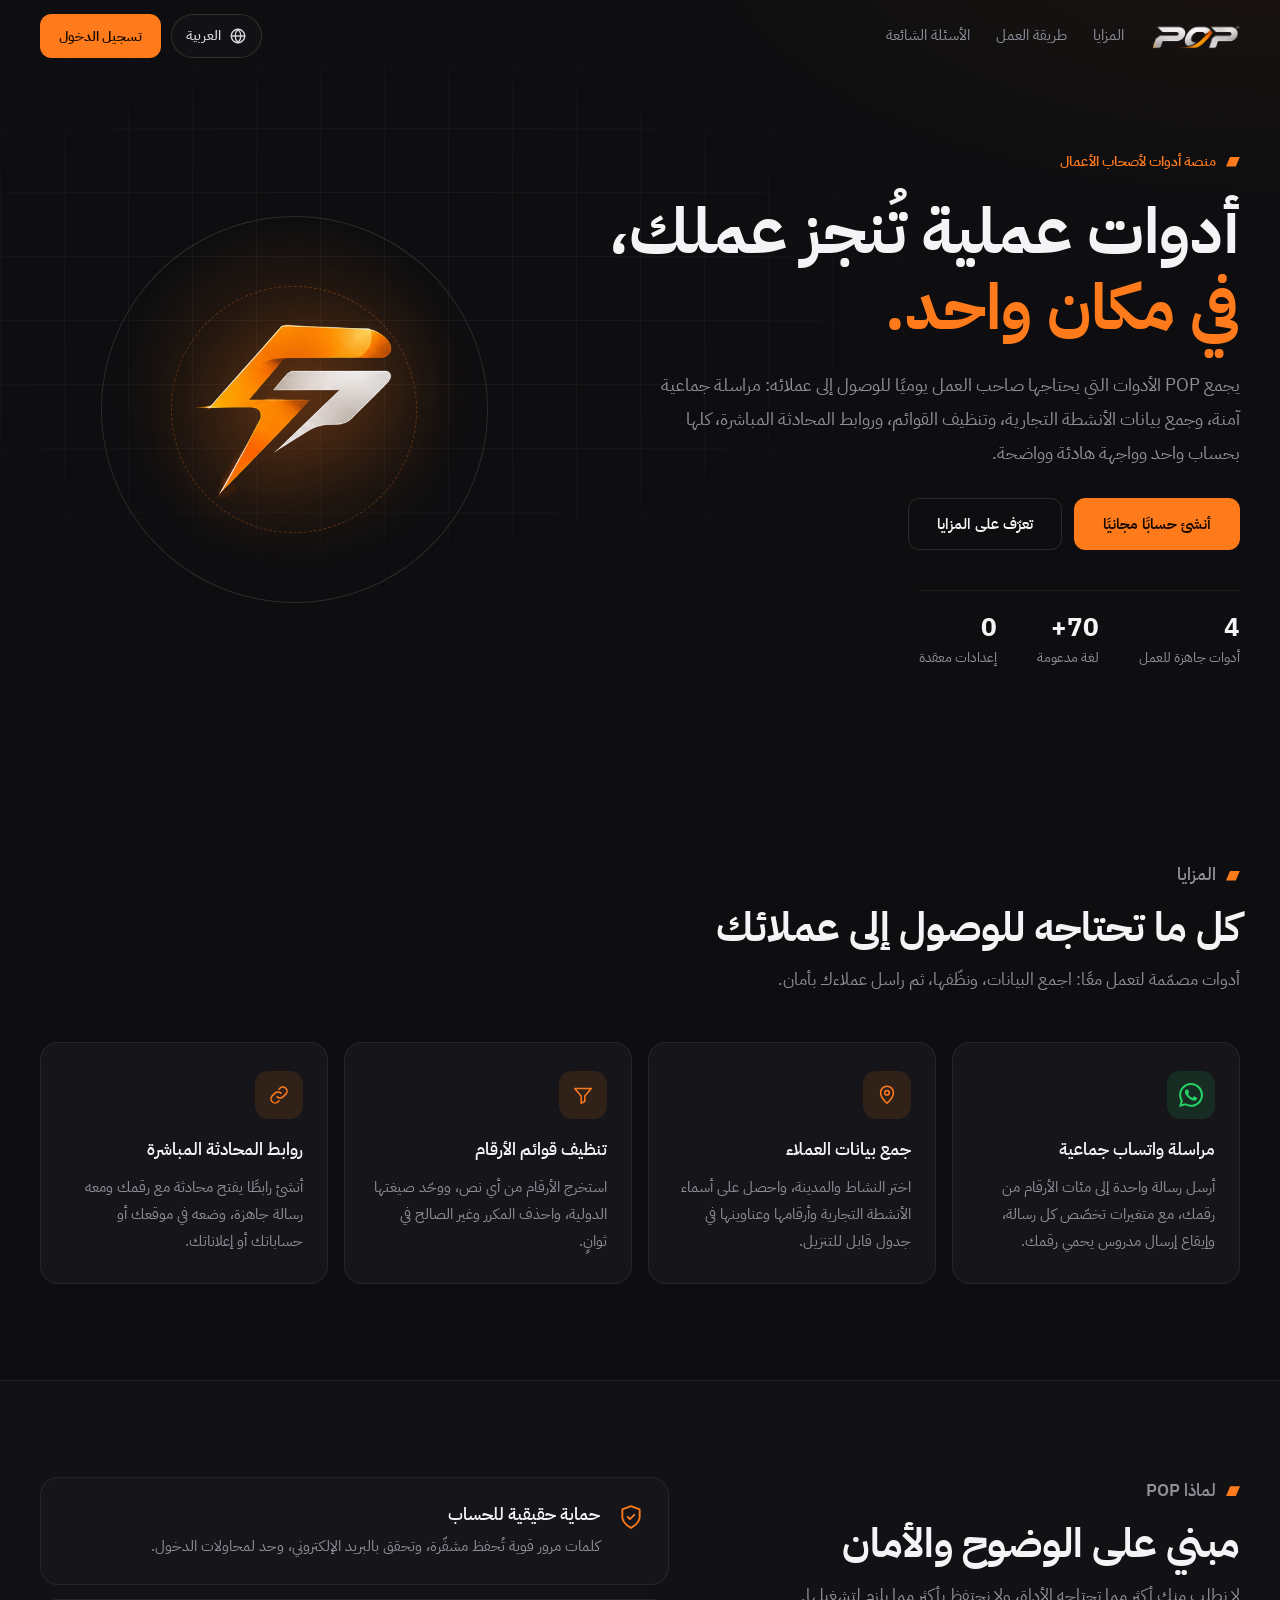
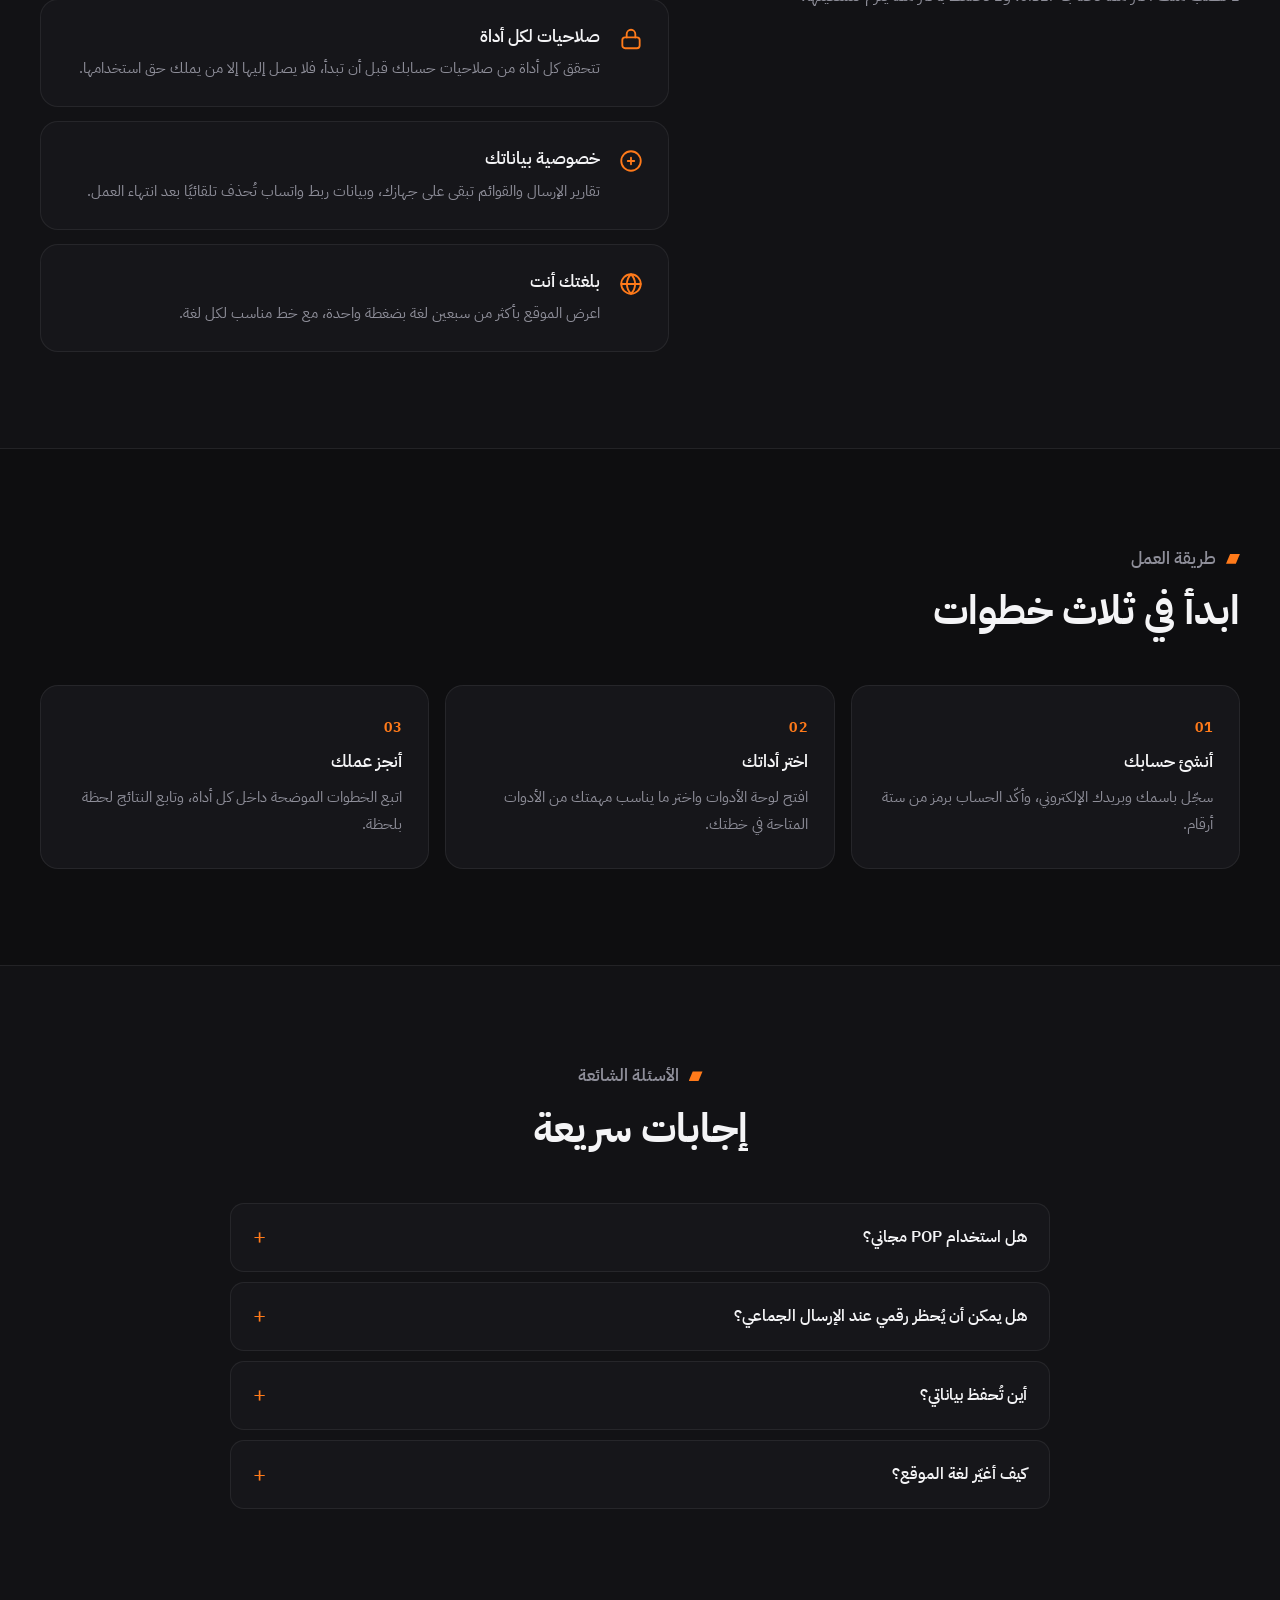
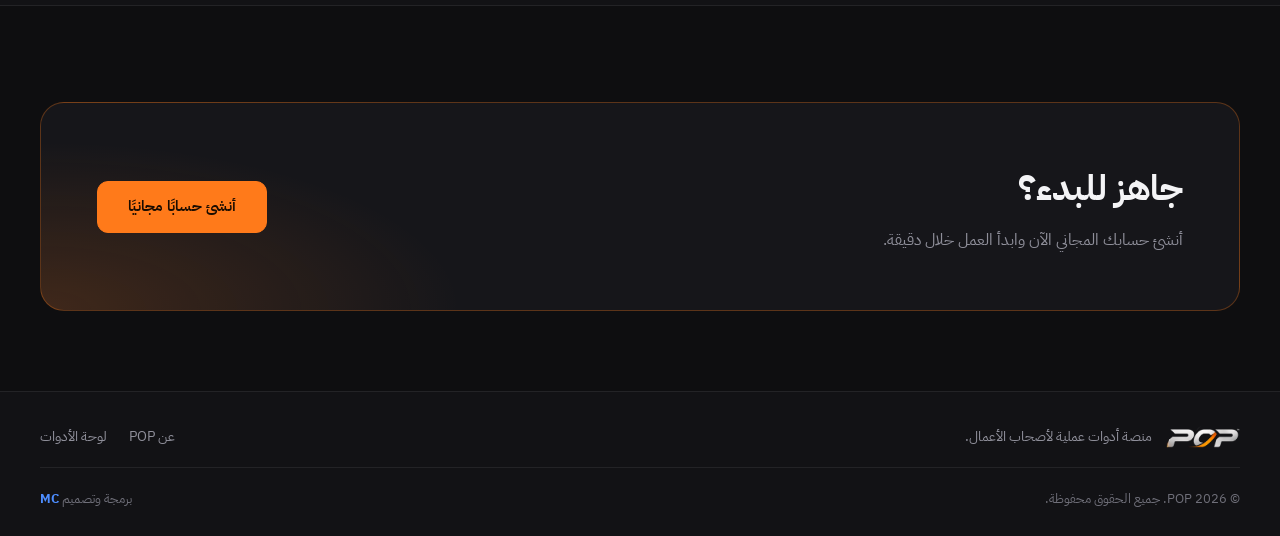
==== commit 8eb5be30: "V15" ====
--- a/index.html
+++ b/index.html
@@ -3,126 +3,166 @@
 <head>
 <meta charset="utf-8">
 <meta name="viewport" content="width=device-width, initial-scale=1">
-<title>POP - كل الأدوات في مكان واحد</title>
-<meta property="og:title" content="POP - كل الأدوات في مكان واحد">
-<meta property="og:description" content="أدوات برمجة وألعاب وميديا وتصميم ومرسل واتساب جماعي في حساب واحد.">
+<title>POP - أدوات عملية لأصحاب الأعمال</title>
+<meta name="description" content="POP منصة تجمع أدوات عملية لأصحاب الأعمال: مراسلة واتساب جماعية آمنة، وجمع بيانات العملاء، وتنظيف قوائم الأرقام، وإنشاء روابط المحادثة، بحساب واحد.">
+<meta property="og:title" content="POP - أدوات عملية لأصحاب الأعمال">
+<meta property="og:description" content="مراسلة جماعية آمنة، وجمع بيانات العملاء، وتنظيف القوائم، في حساب واحد.">
 <meta property="og:type" content="website">
-<meta name="description" content="POP بيجمع أدوات البرمجة والألعاب والميديا والـ 3D والتصميم والأدوات اليومية والتخزين السحابي في مساحة شغل واحدة. أدوات أكتر، إمكانيات أكبر.">
-<meta name="theme-color" content="#0d0d0e">
+<meta name="twitter:card" content="summary_large_image">
+<meta name="theme-color" content="#0e0e10">
 <link rel="icon" type="image/png" href="img/fav.png">
 <link rel="icon" type="image/png" sizes="32x32" href="img/favicon-32.png">
 <link rel="icon" type="image/png" sizes="192x192" href="img/favicon-192.png">
 <link rel="apple-touch-icon" href="img/apple-touch-icon.png">
 <link rel="preconnect" href="https://fonts.googleapis.com">
 <link rel="preconnect" href="https://fonts.gstatic.com" crossorigin>
-<link rel="stylesheet" href="https://fonts.googleapis.com/css2?family=Cairo:wght@400;600;700;800&family=Montserrat:wght@600;700;800&display=swap">
+<link rel="stylesheet" href="https://fonts.googleapis.com/css2?family=IBM+Plex+Sans+Arabic:wght@400;500;600;700&display=swap">
 <link rel="stylesheet" href="base.css">
 <link rel="stylesheet" href="one.css">
 <link rel="stylesheet" href="ui.css">
+<script src="i18n.js"></script>
 </head>
 <body>
 <header class="bar" id="bar">
-  <a class="brand" href="index.html" aria-label="الصفحة الرئيسية لـ POP">
-    <img src="img/logo-word.png" alt="POP" width="96" height="29">
-  </a>
-  <nav class="nav" aria-label="القائمة الرئيسية">
-    <a href="#tools">الأدوات</a>
-    <a href="#why">ليه POP</a>
-    <a class="btn" id="enter" href="login/log.html">تسجيل الدخول</a>
-  </nav>
+  <div class="bar-in">
+    <a class="brand" href="index.html" aria-label="الصفحة الرئيسية لـ POP">
+      <img src="img/logo-word.png" alt="POP" width="96" height="29">
+    </a>
+    <nav class="nav" aria-label="القائمة الرئيسية">
+      <a href="#features">المزايا</a>
+      <a href="#how">طريقة العمل</a>
+      <a href="#faq">الأسئلة الشائعة</a>
+    </nav>
+    <div class="bar-end">
+      <div data-lang-slot></div>
+      <a class="btn" id="enter" href="login/log.html">تسجيل الدخول</a>
+    </div>
+  </div>
 </header>
 
 <main>
   <section class="hero">
-    <div class="hero-copy">
-      <h1>أدوات أكتر. <span>إمكانيات أكبر.</span></h1>
-      <p class="lead">أدوات برمجة، أدوات ألعاب، محررات ميديا، أدوات أصول 3D، موارد تصميم وتخزين سحابي. كل اللي بتشتغل بيه في مساحة واحدة وبحساب واحد.</p>
-      <div class="actions">
-        <a class="btn" id="enter-hero" href="login/log.html#register">اعمل حساب مجاني</a>
-        <a class="btn ghost" href="#tools">شوف فيه إيه</a>
+    <div class="hero-in">
+      <div class="hero-copy">
+        <p class="eyebrow"><i aria-hidden="true"></i>منصة أدوات لأصحاب الأعمال</p>
+        <h1>أدوات عملية تُنجز عملك، <span>في مكان واحد.</span></h1>
+        <p class="lead">يجمع POP الأدوات التي يحتاجها صاحب العمل يوميًا للوصول إلى عملائه: مراسلة جماعية آمنة، وجمع بيانات الأنشطة التجارية، وتنظيف القوائم، وروابط المحادثة المباشرة، كلها بحساب واحد وواجهة هادئة وواضحة.</p>
+        <div class="actions">
+          <a class="btn" id="enter-hero" href="login/log.html#register">أنشئ حسابًا مجانيًا</a>
+          <a class="btn ghost" href="#features">تعرّف على المزايا</a>
+        </div>
+        <ul class="proof">
+          <li><b translate="no">4</b><span>أدوات جاهزة للعمل</span></li>
+          <li><b translate="no">70+</b><span>لغة مدعومة</span></li>
+          <li><b translate="no">0</b><span>إعدادات معقدة</span></li>
+        </ul>
       </div>
-    </div>
-    <div class="stage" aria-hidden="true">
-      <img src="img/symbol.png" alt="" width="327" height="287" fetchpriority="high" decoding="async">
+      <div class="stage" aria-hidden="true">
+        <img src="img/symbol.png" alt="" width="327" height="287" fetchpriority="high" decoding="async">
+      </div>
     </div>
   </section>
 
-  <section class="tools" id="tools">
+  <section class="sec" id="features">
     <div class="wrap">
-      <h2>سبع مجموعات أدوات. حساب واحد.</h2>
-      <ul class="tool-list">
-        <li>
-          <svg viewBox="0 0 24 24" aria-hidden="true"><path d="M8 7l-5 5 5 5M16 7l5 5-5 5M14 4l-4 16"/></svg>
-          <div><h3>البرمجة</h3><p>نسّق واضغط وحوّل وجرّب الأكواد من غير ما تسيب الصفحة.</p></div>
-        </li>
-        <li>
-          <svg viewBox="0 0 24 24" aria-hidden="true"><path d="M7 8h10a4 4 0 0 1 4 4v1.5a3 3 0 0 1-5.4 1.8L14.5 14h-5l-1.100 1.300A3 3 0 0 1 3 13.500V12a4 4 0 0 1 4-4zM8 10v3M6.500 11.500h3M16 11h.01M18 12.500h.01"/></svg>
-          <div><h3>الألعاب</h3><p>أدوات للمطورين وصناع المودات: سبرايتس وخرايط وملفات بيانات.</p></div>
-        </li>
-        <li>
-          <svg viewBox="0 0 24 24" aria-hidden="true"><path d="M3 9h18v11H3zM3 9l2-5 4 1-2 4M9 5l4 1-2 3M13 6l4 1-2 2M17 7l3 .8"/></svg>
-          <div><h3>الميديا</h3><p>قص وحوّل وجهّز الفيديو والصوت لأي منصة.</p></div>
-        </li>
-        <li>
-          <svg viewBox="0 0 24 24" aria-hidden="true"><path d="M12 3l8 4.500v9L12 21l-8-4.500v-9zM4 7.500l8 4.500 8-4.500M12 12v9"/></svg>
-          <div><h3>الأصول</h3><p>افحص وحسّن موديلات الـ 3D والخامات والحزم.</p></div>
-        </li>
-        <li>
-          <svg viewBox="0 0 24 24" aria-hidden="true"><path d="M12 3a9 9 0 0 0 0 18c1.500 0 2-1 1.500-2.200-.5-1.200.2-2.300 1.500-2.300H17a4 4 0 0 0 4-4C21 6.500 17 3 12 3zM7.500 11h.01M10 7.500h.01M14.500 7.500h.01M17 11h.01"/></svg>
-          <div><h3>التصميم</h3><p>ألوان وتدرجات وأيقونات جاهزة تحطها في مشروعك على طول.</p></div>
-        </li>
-        <li>
-          <svg viewBox="0 0 24 24" aria-hidden="true"><path d="M14.500 6.500a4 4 0 0 0-5 5L3.500 17.500a2 2 0 0 0 3 3l6-6a4 4 0 0 0 5-5l-2.500 2.500-2.500-.5-.5-2.500z"/></svg>
-          <div><h3>أدوات يومية</h3><p>حلول سريعة للملفات والنصوص اللي بتستخدمها كل يوم، بضغطة واحدة.</p></div>
-        </li>
-        <li>
-          <svg viewBox="0 0 24 24" aria-hidden="true"><path d="M7 18a4.500 4.500 0 0 1-.5-9A6 6 0 0 1 18 9.500 4 4 0 0 1 17.500 18zM12 15v-5M9.500 12.500L12 10l2.500 2.500"/></svg>
-          <div><h3>السحابة</h3><p>شغلك متزامن وتقدر توصله من أي جهاز.</p></div>
-        </li>
-        <li class="join">
-          <a href="login/log.html#register">
-            <h3>ابدأ دلوقتي</h3>
-            <p>اعمل حسابك بإيميلك وكلمة سر قوية، وأكّد الإيميل بكود من 6 أرقام.</p>
-          </a>
-        </li>
+      <header class="sec-head">
+        <p class="eyebrow"><i aria-hidden="true"></i>المزايا</p>
+        <h2>كل ما تحتاجه للوصول إلى عملائك</h2>
+        <p>أدوات مصمّمة لتعمل معًا: اجمع البيانات، ونظّفها، ثم راسل عملاءك بأمان.</p>
+      </header>
+      <div class="feats">
+        <article class="feat">
+          <span class="feat-icon is-wa"><svg viewBox="0 0 24 24" width="24" height="24" fill="currentColor" aria-hidden="true"><path d="M17.47 14.38c-.3-.15-1.76-.87-2.03-.97-.27-.1-.47-.15-.67.15-.2.3-.77.97-.94 1.16-.17.2-.35.22-.64.07-.3-.15-1.26-.46-2.39-1.47-.88-.79-1.48-1.76-1.65-2.06-.17-.3-.02-.46.13-.6.13-.14.3-.35.45-.52.15-.17.2-.3.3-.5.1-.2.05-.37-.03-.52-.07-.15-.67-1.61-.92-2.2-.24-.58-.49-.5-.67-.51h-.57c-.2 0-.52.07-.79.37-.27.3-1.04 1.02-1.04 2.48 0 1.46 1.07 2.88 1.21 3.07.15.2 2.1 3.2 5.08 4.49.71.3 1.26.49 1.7.63.71.22 1.36.19 1.87.12.57-.09 1.76-.72 2-1.41.25-.7.25-1.29.18-1.41-.08-.13-.27-.2-.57-.35M12.05 21.78h-.01a9.87 9.87 0 0 1-5.03-1.38l-.36-.21-3.74.98 1-3.65-.24-.37a9.86 9.86 0 0 1-1.51-5.26c0-5.45 4.44-9.88 9.89-9.88 2.64 0 5.12 1.03 6.99 2.9a9.83 9.83 0 0 1 2.89 6.99c0 5.45-4.44 9.88-9.88 9.88m8.41-18.3A11.82 11.82 0 0 0 12.05 0C5.5 0 .16 5.34.16 11.89c0 2.1.55 4.14 1.59 5.95L.06 24l6.3-1.65a11.88 11.88 0 0 0 5.68 1.45h.01c6.55 0 11.89-5.34 11.89-11.89a11.82 11.82 0 0 0-3.48-8.41Z"/></svg></span>
+          <h3>مراسلة واتساب جماعية</h3>
+          <p>أرسل رسالة واحدة إلى مئات الأرقام من رقمك، مع متغيرات تخصّص كل رسالة، وإيقاع إرسال مدروس يحمي رقمك.</p>
+        </article>
+        <article class="feat">
+          <span class="feat-icon"><svg viewBox="0 0 24 24" width="22" height="22" fill="none" stroke="currentColor" stroke-width="1.7" stroke-linecap="round" stroke-linejoin="round" aria-hidden="true"><path d="M12 21s-7-6.2-7-11.5a7 7 0 0 1 14 0C19 14.8 12 21 12 21Z"/><circle cx="12" cy="9.5" r="2.5"/></svg></span>
+          <h3>جمع بيانات العملاء</h3>
+          <p>اختر النشاط والمدينة، واحصل على أسماء الأنشطة التجارية وأرقامها وعناوينها في جدول قابل للتنزيل.</p>
+        </article>
+        <article class="feat">
+          <span class="feat-icon"><svg viewBox="0 0 24 24" width="22" height="22" fill="none" stroke="currentColor" stroke-width="1.7" stroke-linecap="round" stroke-linejoin="round" aria-hidden="true"><path d="M3 5h18l-7 8v6l-4 2v-8L3 5Z"/></svg></span>
+          <h3>تنظيف قوائم الأرقام</h3>
+          <p>استخرج الأرقام من أي نص، ووحّد صيغتها الدولية، واحذف المكرر وغير الصالح في ثوانٍ.</p>
+        </article>
+        <article class="feat">
+          <span class="feat-icon"><svg viewBox="0 0 24 24" width="22" height="22" fill="none" stroke="currentColor" stroke-width="1.7" stroke-linecap="round" stroke-linejoin="round" aria-hidden="true"><path d="M10 14a4.5 4.5 0 0 0 6.4 0l3-3a4.5 4.5 0 0 0-6.4-6.4l-1 1M14 10a4.5 4.5 0 0 0-6.4 0l-3 3a4.5 4.5 0 0 0 6.4 6.4l1-1"/></svg></span>
+          <h3>روابط المحادثة المباشرة</h3>
+          <p>أنشئ رابطًا يفتح محادثة مع رقمك ومعه رسالة جاهزة، وضعه في موقعك أو حساباتك أو إعلاناتك.</p>
+        </article>
+      </div>
+    </div>
+  </section>
+
+  <section class="sec sec-alt" id="why">
+    <div class="wrap split">
+      <header class="sec-head">
+        <p class="eyebrow"><i aria-hidden="true"></i>لماذا POP</p>
+        <h2>مبني على الوضوح والأمان</h2>
+        <p>لا نطلب منك أكثر مما تحتاجه الأداة، ولا نحتفظ بأكثر مما يلزم لتشغيلها.</p>
+      </header>
+      <ul class="pillars">
+        <li><svg viewBox="0 0 24 24" width="22" height="22" fill="none" stroke="currentColor" stroke-width="1.7" stroke-linecap="round" stroke-linejoin="round" aria-hidden="true"><path d="M12 22s8-4 8-10V5l-8-3-8 3v7c0 6 8 10 8 10Z"/><path d="m9 12 2 2 4-4"/></svg><div><h3>حماية حقيقية للحساب</h3><p>كلمات مرور قوية تُحفظ مشفّرة، وتحقق بالبريد الإلكتروني، وحد لمحاولات الدخول.</p></div></li>
+        <li><svg viewBox="0 0 24 24" width="22" height="22" fill="none" stroke="currentColor" stroke-width="1.7" stroke-linecap="round" stroke-linejoin="round" aria-hidden="true"><rect x="4" y="10.5" width="16" height="10" rx="2.5"/><path d="M8 10.5V7.5a4 4 0 0 1 8 0v3"/></svg><div><h3>صلاحيات لكل أداة</h3><p>تتحقق كل أداة من صلاحيات حسابك قبل أن تبدأ، فلا يصل إليها إلا من يملك حق استخدامها.</p></div></li>
+        <li><svg viewBox="0 0 24 24" width="22" height="22" fill="none" stroke="currentColor" stroke-width="1.7" stroke-linecap="round" stroke-linejoin="round" aria-hidden="true"><path d="M3 12a9 9 0 1 0 18 0 9 9 0 0 0-18 0Z"/><path d="M9 12h6M12 9v6"/></svg><div><h3>خصوصية بياناتك</h3><p>تقارير الإرسال والقوائم تبقى على جهازك، وبيانات ربط واتساب تُحذف تلقائيًا بعد انتهاء العمل.</p></div></li>
+        <li><svg viewBox="0 0 24 24" width="22" height="22" fill="none" stroke="currentColor" stroke-width="1.7" stroke-linecap="round" stroke-linejoin="round" aria-hidden="true"><circle cx="12" cy="12" r="9"/><path d="M3 12h18M12 3c2.5 2.6 3.8 5.6 3.8 9s-1.3 6.4-3.8 9c-2.5-2.6-3.8-5.6-3.8-9S9.5 5.6 12 3Z"/></svg><div><h3>بلغتك أنت</h3><p>اعرض الموقع بأكثر من سبعين لغة بضغطة واحدة، مع خط مناسب لكل لغة.</p></div></li>
       </ul>
     </div>
   </section>
 
-  <section class="why" id="why">
+  <section class="sec" id="how">
     <div class="wrap">
-      <div class="why-item">
-        <h3>حساب واحد لكل حاجة</h3>
-        <p>كل مجموعات الأدوات بتفتح من نفس المكان. سجل دخول مرة واحدة واتنقل بينهم براحتك.</p>
-      </div>
-      <div class="why-item">
-        <h3>حماية حقيقية لحسابك</h3>
-        <p>كلمة السر لازم تكون قوية، وبتتحفظ مشفرة بهاش ومحدش يقدر يشوفها، حتى إحنا.</p>
-      </div>
-      <div class="why-item why-wa">
-        <img src="img/wa-card.webp" alt="" width="800" height="450" loading="lazy" decoding="async">
-        <h3>مرسل واتساب جماعي</h3>
-        <p>اربط رقمك بـ QR وابعت رسالة واحدة لمئات الأرقام، وكل رقم ياخد اسمه من المتغيرات.</p>
-      </div>
-      <div class="why-item">
-        <h3>جهازك متفتكر</h3>
-        <p>لو اخترت تفضل مسجل دخول، POP بيحفظ جلستك 14 يوم وبعدها بيقفلها لوحده.</p>
+      <header class="sec-head">
+        <p class="eyebrow"><i aria-hidden="true"></i>طريقة العمل</p>
+        <h2>ابدأ في ثلاث خطوات</h2>
+      </header>
+      <ol class="steps">
+        <li><span class="num" translate="no">01</span><h3>أنشئ حسابك</h3><p>سجّل باسمك وبريدك الإلكتروني، وأكّد الحساب برمز من ستة أرقام.</p></li>
+        <li><span class="num" translate="no">02</span><h3>اختر أداتك</h3><p>افتح لوحة الأدوات واختر ما يناسب مهمتك من الأدوات المتاحة في خطتك.</p></li>
+        <li><span class="num" translate="no">03</span><h3>أنجز عملك</h3><p>اتبع الخطوات الموضحة داخل كل أداة، وتابع النتائج لحظة بلحظة.</p></li>
+      </ol>
+    </div>
+  </section>
+
+  <section class="sec sec-alt" id="faq">
+    <div class="wrap narrow">
+      <header class="sec-head center">
+        <p class="eyebrow"><i aria-hidden="true"></i>الأسئلة الشائعة</p>
+        <h2>إجابات سريعة</h2>
+      </header>
+      <div class="faq">
+        <details><summary>هل استخدام POP مجاني؟</summary><p>نعم، جميع الأدوات الحالية متاحة مجانًا في الخطة المجانية، وستتوفر خطط اشتراك بمزايا إضافية لاحقًا.</p></details>
+        <details><summary>هل يمكن أن يُحظر رقمي عند الإرسال الجماعي؟</summary><p>لا توجد طريقة تضمن ذلك تمامًا، لكن الأداة تعتمد إيقاعًا بطيئًا مدروسًا، وفترات استراحة، وحدًا يوميًا، وتتوقف تلقائيًا عند أي مؤشر خطر، مما يقلل الاحتمال كثيرًا.</p></details>
+        <details><summary>أين تُحفظ بياناتي؟</summary><p>تُحفظ بيانات حسابك مشفّرة، أما القوائم والتقارير فتبقى في متصفحك. وتُحذف بيانات ربط واتساب تلقائيًا بعد ساعة من انتهاء العمل.</p></details>
+        <details><summary>كيف أغيّر لغة الموقع؟</summary><p>اضغط زر اللغة في أعلى الصفحة واختر لغتك، وسيُترجم الموقع بالكامل فورًا.</p></details>
       </div>
     </div>
   </section>
 
-  <section class="band">
-    <div class="wrap">
-      <p class="motto">ابني <i></i> اصنع <i></i> طوّر <b>مع POP</b></p>
-      <a class="btn" id="enter-band" href="login/log.html">تسجيل الدخول</a>
+  <section class="cta">
+    <div class="wrap cta-in">
+      <div>
+        <h2>جاهز للبدء؟</h2>
+        <p>أنشئ حسابك المجاني الآن وابدأ العمل خلال دقيقة.</p>
+      </div>
+      <a class="btn" id="enter-band" href="login/log.html#register">أنشئ حسابًا مجانيًا</a>
     </div>
   </section>
 </main>
 
-<footer class="foot">
-  <img src="img/logo-full.png" alt="POP" width="150" height="56" loading="lazy" decoding="async">
-  <p>POP. كل الأدوات في مكان واحد.</p>
-  <p class="made-by">برمج و صمم هذا بواسطة <a href="https://crstudio911.github.io/MC/" target="_blank" rel="noopener noreferrer">MC</a></p>
+<footer class="site-foot">
+  <div class="sf-in">
+    <div class="sf-brand">
+      <img src="img/logo-word.png" alt="POP" width="80" height="24" loading="lazy" decoding="async">
+      <span>منصة أدوات عملية لأصحاب الأعمال.</span>
+    </div>
+    <nav class="sf-links" aria-label="روابط التذييل">
+      <a href="index.html">عن POP</a>
+      <a href="main/main.html">لوحة الأدوات</a>
+    </nav>
+    <p class="sf-copy"><span>© <span id="yr" translate="no">2026</span> POP. جميع الحقوق محفوظة.</span><span class="made-by">برمجة وتصميم <a href="https://crstudio911.github.io/MC/" target="_blank" rel="noopener noreferrer" translate="no">MC</a></span></p>
+  </div>
 </footer>
 
 <script src="config.js" defer></script>
--- a/base.css
+++ b/base.css
@@ -1,17 +1,36 @@
+:root {
+  --bg: #0e0e10;
+  --bg-2: #121215;
+  --panel: #16161a;
+  --panel-2: #1b1b20;
+  --line: rgba(255, 255, 255, 0.07);
+  --line-2: rgba(255, 255, 255, 0.12);
+  --white: #f4f4f6;
+  --silver: #d6d6dc;
+  --muted: #8f8f9a;
+  --orange: #ff7a1a;
+  --orange-2: #ff9446;
+  --orange-ink: #1a0c00;
+  --orange-soft: rgba(255, 122, 26, 0.11);
+  --gold: #e0b450;
+  --danger: #ff6b5e;
+  --ok: #3ecf8e;
+  --wa: #25d366;
+  --radius: 14px;
+  --ease: cubic-bezier(0.2, 0.8, 0.2, 1);
+  --font: 'IBM Plex Sans Arabic', system-ui, -apple-system, 'Segoe UI', Roboto, Arial, sans-serif;
+}
 
-:root {
-  --bg: #0d0d0e;
-  --panel: #1a1a1a;
-  --panel-2: #141415;
-  --line: #2c2c2f;
-  --white: #ffffff;
-  --silver: #e8e8e8;
-  --muted: #a0a0a6;
-  --orange: #ff7a00;
-  --orange-soft: rgba(255, 122, 0, 0.16);
-  --gold: #d4af37;
-  --danger: #ff6b5e;
-  --font: 'Cairo', 'Montserrat', 'Segoe UI', system-ui, -apple-system, Roboto, Arial, sans-serif;
+html[data-script='latin'] {
+  --font: 'Bricolage Grotesque', system-ui, -apple-system, 'Segoe UI', Roboto, Arial, sans-serif;
+}
+
+html[data-script='cyrillic'] {
+  --font: 'Onest', system-ui, -apple-system, 'Segoe UI', Roboto, Arial, sans-serif;
+}
+
+html[data-script='other'] {
+  --font: system-ui, -apple-system, 'Segoe UI', 'Noto Sans', Roboto, Arial, sans-serif;
 }
 
 *,
@@ -24,6 +43,7 @@
   color-scheme: dark;
   -webkit-text-size-adjust: 100%;
   scroll-behavior: smooth;
+  scroll-padding-top: 88px;
 }
 
 body {
@@ -32,8 +52,10 @@
   color: var(--silver);
   font-family: var(--font);
   font-size: 16px;
-  line-height: 1.6;
+  line-height: 1.7;
   -webkit-font-smoothing: antialiased;
+  -moz-osx-font-smoothing: grayscale;
+  text-rendering: optimizeLegibility;
 }
 
 img {
@@ -53,6 +75,13 @@
   margin: 0;
 }
 
+button,
+input,
+select,
+textarea {
+  font-family: inherit;
+}
+
 :focus-visible {
   outline: 2px solid var(--orange);
   outline-offset: 3px;
@@ -63,38 +92,46 @@
   align-items: center;
   justify-content: center;
   gap: 10px;
-  min-height: 48px;
-  padding: 0 28px;
+  min-height: 46px;
+  padding: 0 24px;
   border: 1px solid var(--orange);
-  border-radius: 4px;
+  border-radius: 11px;
   background: var(--orange);
-  color: #120a00;
-  font: 700 15px/1 var(--font);
-  letter-spacing: 0.01em;
+  color: var(--orange-ink);
+  font: 600 15px/1 var(--font);
   text-decoration: none;
+  white-space: nowrap;
   cursor: pointer;
-  transition: background 0.18s, color 0.18s, border-color 0.18s;
+  transition: background 0.18s, color 0.18s, border-color 0.18s, transform 0.18s var(--ease);
 }
 
 .btn:hover {
-  background: #ff9124;
-  border-color: #ff9124;
+  background: var(--orange-2);
+  border-color: var(--orange-2);
+}
+
+.btn:active {
+  transform: translateY(1px);
 }
 
 .btn:disabled {
-  opacity: 0.55;
+  opacity: 0.5;
   cursor: not-allowed;
 }
 
 .btn.ghost {
   background: transparent;
-  color: var(--silver);
-  border-color: #46464a;
+  color: var(--white);
+  border-color: var(--line-2);
 }
 
 .btn.ghost:hover {
-  border-color: var(--orange);
-  color: var(--white);
+  background: rgba(255, 255, 255, 0.04);
+  border-color: rgba(255, 255, 255, 0.24);
+}
+
+[hidden] {
+  display: none !important;
 }
 
 @media (prefers-reduced-motion: reduce) {
@@ -109,19 +146,3 @@
     transition: none !important;
   }
 }
-
-.made-by {
-  margin: 24px auto 16px;
-  text-align: center;
-  font-size: 0.85rem;
-  opacity: 0.85;
-}
-.made-by a {
-  color: #2f7bff;
-  font-weight: 700;
-  text-decoration: none;
-}
-.made-by a:hover,
-.made-by a:focus-visible {
-  text-decoration: underline;
-}
--- a/one.css
+++ b/one.css
@@ -1,369 +1,500 @@
-.wrap {
-  width: min(1120px, 100% - 48px);
-  margin-inline: auto;
-}
-
 .bar {
   position: fixed;
-  inset: 0 0 auto 0;
-  z-index: 20;
+  inset: 0 0 auto;
+  z-index: 30;
+  border-bottom: 1px solid transparent;
+  transition: background 0.25s, border-color 0.25s;
+}
+
+.bar.solid {
+  border-color: var(--line);
+  background: rgba(14, 14, 16, 0.85);
+  backdrop-filter: saturate(150%) blur(14px);
+  -webkit-backdrop-filter: saturate(150%) blur(14px);
+}
+
+.bar-in {
   display: flex;
   align-items: center;
-  justify-content: space-between;
-  height: 68px;
-  padding: 0 max(24px, calc((100% - 1120px) / 2));
-  border-bottom: 1px solid transparent;
-  transition: background 0.2s, border-color 0.2s;
-}
-
-.bar.solid {
-  background: rgba(13, 13, 14, 0.88);
-  backdrop-filter: blur(14px);
-  border-color: var(--line);
-}
-
-.brand img {
-  height: 29px;
-  width: auto;
+  gap: 28px;
+  width: min(1200px, 100% - 40px);
+  height: 72px;
+  margin: 0 auto;
 }
 
 .nav {
   display: flex;
-  align-items: center;
-  gap: 32px;
-}
-
-.nav a:not(.btn) {
-  color: var(--muted);
-  font-size: 14px;
-  font-weight: 600;
+  gap: 26px;
+}
+
+.nav a {
+  color: var(--muted);
+  font-size: 0.93rem;
   text-decoration: none;
   transition: color 0.18s;
 }
 
-.nav a:not(.btn):hover {
+.nav a:hover {
   color: var(--white);
 }
 
-.nav .btn {
-  min-height: 40px;
-  padding: 0 20px;
-  font-size: 14px;
+.bar-end {
+  display: flex;
+  align-items: center;
+  gap: 10px;
+  margin-inline-start: auto;
+}
+
+.bar-end .btn {
+  min-height: 44px;
+  padding: 0 18px;
+  font-size: 0.9rem;
+}
+
+.wrap {
+  width: min(1200px, 100% - 40px);
+  margin: 0 auto;
+}
+
+.wrap.narrow {
+  width: min(820px, 100% - 40px);
 }
 
 .hero {
   position: relative;
-  display: grid;
-  grid-template-columns: minmax(0, 1.15fr) minmax(0, 0.85fr);
-  align-items: center;
-  gap: 48px;
-  min-height: 100svh;
-  padding: 120px max(24px, calc((100% - 1120px) / 2)) 80px;
   overflow: hidden;
+  padding: 150px 0 96px;
 }
 
 .hero::before {
   content: '';
   position: absolute;
-  left: -12%;
-  bottom: -18%;
-  width: 70%;
-  height: 70%;
-  background: radial-gradient(closest-side, rgba(255, 122, 0, 0.2), transparent);
+  inset: 0;
+  background-image: linear-gradient(var(--line) 1px, transparent 1px), linear-gradient(90deg, var(--line) 1px, transparent 1px);
+  background-size: 64px 64px;
+  mask-image: radial-gradient(ellipse 70% 60% at 30% 40%, #000 20%, transparent 75%);
+  -webkit-mask-image: radial-gradient(ellipse 70% 60% at 30% 40%, #000 20%, transparent 75%);
+  opacity: 0.6;
   pointer-events: none;
 }
 
+.hero-in {
+  position: relative;
+  display: grid;
+  grid-template-columns: 1.25fr 1fr;
+  align-items: center;
+  gap: 56px;
+  width: min(1200px, 100% - 40px);
+  margin: 0 auto;
+}
+
 .hero-copy {
-  position: relative;
+  display: grid;
+  justify-items: start;
+  gap: 22px;
+  animation: rise 0.6s var(--ease) both;
+}
+
+.hero h1 {
+  font-size: clamp(2.3rem, 5.4vw, 4rem);
+  font-weight: 700;
+  line-height: 1.18;
+}
+
+.hero h1 span {
+  color: var(--orange);
+}
+
+.lead {
   max-width: 600px;
-}
-
-.hero h1 {
-  font-size: clamp(2.5rem, 5.6vw, 4.7rem);
-  font-weight: 800;
-  line-height: 1.04;
-  letter-spacing: 0;
+  color: var(--muted);
+  font-size: clamp(1rem, 1.6vw, 1.12rem);
+  line-height: 1.9;
+}
+
+.actions {
+  display: flex;
+  flex-wrap: wrap;
+  gap: 12px;
+  margin-top: 6px;
+}
+
+.actions .btn {
+  min-height: 52px;
+  padding: 0 28px;
+}
+
+.proof {
+  display: flex;
+  flex-wrap: wrap;
+  gap: 14px 40px;
+  margin: 18px 0 0;
+  padding: 22px 0 0;
+  border-top: 1px solid var(--line);
+  list-style: none;
+}
+
+.proof li {
+  display: grid;
+  gap: 2px;
+}
+
+.proof b {
   color: var(--white);
-}
-
-.hero h1 span {
-  display: block;
-  color: var(--orange);
-}
-
-.lead {
-  max-width: 520px;
-  margin-top: 28px;
-  color: var(--muted);
-  font-size: 1.125rem;
-}
-
-.actions {
-  display: flex;
-  flex-wrap: wrap;
-  gap: 14px;
-  margin-top: 40px;
+  font-size: 1.6rem;
+  font-weight: 700;
+  line-height: 1.2;
+}
+
+.proof span {
+  color: var(--muted);
+  font-size: 0.86rem;
 }
 
 .stage {
   position: relative;
   display: grid;
   place-items: center;
-  aspect-ratio: 1 / 1.05;
-  animation: arrive 0.9s cubic-bezier(0.2, 0.7, 0.2, 1) both;
+  aspect-ratio: 1;
+  max-width: 440px;
+  justify-self: center;
+  width: 100%;
+  animation: rise 0.8s 0.1s var(--ease) both;
 }
 
 .stage::before,
 .stage::after {
   content: '';
   position: absolute;
-  inset: 0;
-  clip-path: polygon(16% 0, 100% 0, 84% 100%, 0 100%);
+  border-radius: 50%;
 }
 
 .stage::before {
-  background: linear-gradient(160deg, var(--orange), rgba(255, 122, 0, 0.1) 55%, var(--gold));
+  inset: 6%;
+  border: 1px solid var(--line-2);
+  background: radial-gradient(circle at 50% 45%, rgba(255, 122, 26, 0.2), transparent 62%);
 }
 
 .stage::after {
-  inset: 2px;
-  background: linear-gradient(150deg, #1d1d1f, #0f0f10 70%);
+  inset: 22%;
+  border: 1px dashed rgba(255, 122, 26, 0.3);
+  animation: spin 40s linear infinite;
 }
 
 .stage img {
   position: relative;
   z-index: 1;
-  width: 62%;
-  filter: drop-shadow(0 0 38px rgba(255, 122, 0, 0.35));
-}
-
-@keyframes arrive {
-  from {
-    opacity: 0;
-    transform: translateX(48px);
-  }
-
+  width: 46%;
+  filter: drop-shadow(0 20px 40px rgba(255, 122, 26, 0.3));
+}
+
+@keyframes spin {
   to {
-    opacity: 1;
-    transform: none;
-  }
-}
-
-.tools {
-  padding: 110px 0;
-  background: var(--panel-2);
+    transform: rotate(360deg);
+  }
+}
+
+.sec {
+  padding: 96px 0;
+}
+
+.sec-alt {
   border-block: 1px solid var(--line);
-}
-
-.tools h2,
-.why h2 {
-  max-width: 640px;
-  color: var(--white);
-  font-size: clamp(1.8rem, 3.4vw, 2.6rem);
-  font-weight: 800;
-  line-height: 1.12;
-  letter-spacing: 0;
-}
-
-.tool-list {
-  display: grid;
-  grid-template-columns: repeat(2, minmax(0, 1fr));
-  gap: 0 64px;
-  margin: 56px 0 0;
+  background: var(--bg-2);
+}
+
+.sec-head {
+  display: grid;
+  justify-items: start;
+  gap: 12px;
+  max-width: 620px;
+  margin-bottom: 48px;
+}
+
+.sec-head.center {
+  justify-items: center;
+  margin-inline: auto;
+  text-align: center;
+}
+
+.sec-head h2 {
+  font-size: clamp(1.75rem, 3.4vw, 2.5rem);
+  font-weight: 700;
+  line-height: 1.3;
+}
+
+.sec-head p {
+  color: var(--muted);
+  font-size: 1.04rem;
+}
+
+.feats {
+  display: grid;
+  grid-template-columns: repeat(4, 1fr);
+  gap: 16px;
+}
+
+.feat {
+  display: grid;
+  align-content: start;
+  gap: 12px;
+  padding: 28px 24px;
+  border: 1px solid var(--line);
+  border-radius: 18px;
+  background: var(--panel);
+  transition: border-color 0.2s, transform 0.25s var(--ease);
+}
+
+.feat:hover {
+  border-color: rgba(255, 122, 26, 0.35);
+  transform: translateY(-3px);
+}
+
+.feat-icon {
+  display: grid;
+  place-items: center;
+  width: 48px;
+  height: 48px;
+  margin-bottom: 6px;
+  border-radius: 13px;
+  background: var(--orange-soft);
+  color: var(--orange);
+}
+
+.feat-icon.is-wa {
+  background: rgba(37, 211, 102, 0.12);
+  color: var(--wa);
+}
+
+.feat h3,
+.pillars h3,
+.steps h3 {
+  font-size: 1.08rem;
+  font-weight: 600;
+  line-height: 1.45;
+}
+
+.feat p,
+.pillars p,
+.steps p {
+  color: var(--muted);
+  font-size: 0.94rem;
+  line-height: 1.8;
+}
+
+.split {
+  display: grid;
+  grid-template-columns: 0.9fr 1.1fr;
+  gap: 56px;
+  align-items: start;
+}
+
+.split .sec-head {
+  position: sticky;
+  top: 110px;
+  margin: 0;
+}
+
+.pillars {
+  display: grid;
+  gap: 14px;
+  margin: 0;
   padding: 0;
   list-style: none;
 }
 
-.tool-list li {
-  display: grid;
-  grid-template-columns: 44px minmax(0, 1fr);
-  gap: 22px;
-  padding: 28px 18px 28px 0;
-  border-top: 1px solid var(--line);
-  border-inline-start: 3px solid transparent;
-  transition: border-color 0.18s, background 0.18s;
-}
-
-.tool-list li:hover {
-  border-inline-start-color: var(--orange);
-  background: linear-gradient(270deg, var(--orange-soft), transparent 60%);
-}
-
-.tool-list svg {
-  width: 44px;
-  height: 44px;
-  fill: none;
-  stroke: var(--orange);
-  stroke-width: 1.5;
-  stroke-linecap: round;
-  stroke-linejoin: round;
-}
-
-.tool-list h3 {
+.pillars li {
+  display: flex;
+  gap: 18px;
+  padding: 24px;
+  border: 1px solid var(--line);
+  border-radius: 18px;
+  background: var(--panel);
+}
+
+.pillars li > svg {
+  flex: none;
+  width: 26px;
+  height: 26px;
+  margin-top: 2px;
+  color: var(--orange);
+}
+
+.pillars li div {
+  display: grid;
+  gap: 6px;
+}
+
+.steps {
+  display: grid;
+  grid-template-columns: repeat(3, 1fr);
+  gap: 16px;
+  margin: 0;
+  padding: 0;
+  list-style: none;
+  counter-reset: none;
+}
+
+.steps li {
+  position: relative;
+  display: grid;
+  align-content: start;
+  gap: 10px;
+  padding: 30px 26px;
+  border: 1px solid var(--line);
+  border-radius: 18px;
+  background: var(--panel);
+}
+
+.num {
+  color: var(--orange);
+  font-size: 0.85rem;
+  font-weight: 700;
+  letter-spacing: 0.08em;
+}
+
+.faq {
+  display: grid;
+  gap: 10px;
+}
+
+.faq details {
+  border: 1px solid var(--line);
+  border-radius: 14px;
+  background: var(--panel);
+  transition: border-color 0.2s;
+}
+
+.faq details[open] {
+  border-color: var(--line-2);
+}
+
+.faq summary {
+  display: flex;
+  align-items: center;
+  justify-content: space-between;
+  gap: 16px;
+  padding: 20px 22px;
   color: var(--white);
-  font-size: 1.125rem;
-  font-weight: 700;
-}
-
-.tool-list p {
-  margin-top: 6px;
-  color: var(--muted);
-  font-size: 0.95rem;
-  max-width: 46ch;
-}
-
-.tool-list .join {
-  display: block;
-  padding: 0;
-  border-inline-start: 0;
-}
-
-.tool-list .join:hover {
-  background: none;
-}
-
-.tool-list .join a {
-  display: block;
-  height: 100%;
-  padding: 28px 24px;
-  background: var(--orange);
-  color: #120a00;
-  text-decoration: none;
-  transition: background 0.18s;
-}
-
-.tool-list .join a:hover {
-  background: #ff9124;
-}
-
-.tool-list .join h3,
-.tool-list .join p {
-  color: #120a00;
-}
-
-.why {
-  padding: 110px 0;
-}
-
-.why .wrap {
-  display: grid;
-  grid-template-columns: repeat(2, minmax(0, 1fr));
-  gap: 48px;
-}
-
-.why-item {
-  padding-top: 22px;
-  border-top: 3px solid var(--orange);
-}
-
-.why-item:nth-child(2) {
-  border-top-color: var(--silver);
-}
-
-.why-item:nth-child(3) {
-  border-top-color: var(--gold);
-}
-
-.why-item:nth-child(4) {
-  border-top-color: var(--orange);
-}
-
-.why-item h3 {
-  color: var(--white);
-  font-size: 1.25rem;
-  font-weight: 700;
-}
-
-.why-item p {
-  margin-top: 12px;
-  color: var(--muted);
-}
-
-.band {
-  padding: 56px 0;
-  background: linear-gradient(100deg, #1a1a1a 0 40%, #251300 100%);
-  border-block: 1px solid var(--line);
-}
-
-.band .wrap {
+  font-weight: 600;
+  cursor: pointer;
+  list-style: none;
+}
+
+.faq summary::-webkit-details-marker {
+  display: none;
+}
+
+.faq summary::after {
+  content: '+';
+  flex: none;
+  color: var(--orange);
+  font-size: 1.4rem;
+  font-weight: 400;
+  line-height: 1;
+  transition: transform 0.2s;
+}
+
+.faq details[open] summary::after {
+  transform: rotate(45deg);
+}
+
+.faq p {
+  padding: 0 22px 20px;
+  color: var(--muted);
+  line-height: 1.85;
+}
+
+.cta {
+  padding: 96px 0 40px;
+}
+
+.cta-in {
   display: flex;
   flex-wrap: wrap;
   align-items: center;
   justify-content: space-between;
-  gap: 28px;
-}
-
-.motto {
-  display: flex;
-  flex-wrap: wrap;
-  align-items: center;
-  gap: 14px;
-  color: var(--white);
-  font-size: clamp(1.4rem, 3vw, 2.1rem);
-  font-weight: 600;
-}
-
-.motto i {
-  width: 7px;
-  height: 7px;
-  border-radius: 50%;
-  background: var(--orange);
-}
-
-.motto b {
-  color: var(--orange);
-  font-weight: 800;
-}
-
-.foot {
-  display: flex;
-  flex-wrap: wrap;
-  align-items: center;
-  justify-content: space-between;
-  gap: 20px;
-  padding: 40px max(24px, calc((100% - 1120px) / 2));
-}
-
-.foot img {
-  width: 150px;
-  height: auto;
-}
-
-.foot p {
-  color: var(--muted);
-  font-size: 0.875rem;
-}
-
-@media (max-width: 900px) {
+  gap: 24px;
+  padding: clamp(32px, 5vw, 56px);
+  border: 1px solid rgba(255, 122, 26, 0.3);
+  border-radius: 24px;
+  background:
+    radial-gradient(600px 240px at 0% 100%, rgba(255, 122, 26, 0.18), transparent 70%),
+    var(--panel);
+}
+
+.cta h2 {
+  font-size: clamp(1.6rem, 3vw, 2.2rem);
+  font-weight: 700;
+}
+
+.cta p {
+  margin-top: 8px;
+  color: var(--muted);
+}
+
+.cta .btn {
+  min-height: 52px;
+  padding: 0 30px;
+}
+
+.site-foot {
+  margin-top: 0;
+}
+
+@media (max-width: 1020px) {
+  .feats {
+    grid-template-columns: repeat(2, 1fr);
+  }
+
+  .split {
+    grid-template-columns: 1fr;
+    gap: 32px;
+  }
+
+  .split .sec-head {
+    position: static;
+  }
+}
+
+@media (max-width: 860px) {
+  .nav {
+    display: none;
+  }
+
   .hero {
+    padding: 120px 0 72px;
+  }
+
+  .hero-in {
     grid-template-columns: 1fr;
-    min-height: auto;
-    padding-top: 112px;
+    gap: 32px;
   }
 
   .stage {
-    max-width: 380px;
-    justify-self: center;
-    width: 100%;
-  }
-
-  .tool-list {
+    order: -1;
+    max-width: 240px;
+  }
+
+  .steps {
     grid-template-columns: 1fr;
   }
 
-  .why .wrap {
+  .sec {
+    padding: 72px 0;
+  }
+}
+
+@media (max-width: 560px) {
+  .feats {
     grid-template-columns: 1fr;
-    gap: 36px;
-  }
-}
-
-@media (max-width: 600px) {
-  .nav a:not(.btn) {
-    display: none;
-  }
-
-  .tools,
-  .why {
-    padding: 72px 0;
-  }
-}
+  }
+
+  .bar-in {
+    gap: 12px;
+  }
+
+  .actions .btn {
+    flex: 1 1 auto;
+  }
+}
--- a/ui.css
+++ b/ui.css
@@ -1,304 +1,736 @@
-:root {
-  --bg: #09090b;
-  --panel: rgba(24, 24, 27, 0.72);
-  --panel-2: #0f0f12;
-  --line: rgba(255, 255, 255, 0.08);
-  --line-2: rgba(255, 255, 255, 0.14);
-  --muted: #9b9ba6;
-  --orange: #ff7a00;
-  --orange-2: #ffa340;
-  --orange-soft: rgba(255, 122, 0, 0.12);
-  --glow: 0 10px 40px -12px rgba(255, 122, 0, 0.55);
-  --lift: 0 1px 0 rgba(255, 255, 255, 0.04) inset, 0 20px 50px -24px rgba(0, 0, 0, 0.8);
-  --ease: cubic-bezier(0.2, 0.8, 0.2, 1);
+html.i18n-wait body {
+  opacity: 0;
 }
 
 body {
+  transition: opacity 0.25s ease;
   background:
-    radial-gradient(1200px 600px at 85% -10%, rgba(255, 122, 0, 0.10), transparent 60%),
-    radial-gradient(900px 500px at -10% 110%, rgba(255, 122, 0, 0.06), transparent 60%),
+    radial-gradient(900px 420px at 100% -8%, rgba(255, 122, 26, 0.06), transparent 65%),
     var(--bg);
   background-attachment: fixed;
+}
+
+::selection {
+  background: rgba(255, 122, 26, 0.32);
+  color: var(--white);
+}
+
+h1,
+h2,
+h3 {
+  color: var(--white);
   letter-spacing: 0;
 }
 
-::selection {
-  background: rgba(255, 122, 0, 0.35);
-  color: #fff;
-}
-
-.btn {
-  border-radius: 10px;
-  background: linear-gradient(180deg, var(--orange-2), var(--orange));
-  border-color: transparent;
-  box-shadow: var(--glow), 0 1px 0 rgba(255, 255, 255, 0.35) inset;
-  transition: transform 0.2s var(--ease), box-shadow 0.2s var(--ease), filter 0.2s;
-}
-
-.btn:hover {
-  background: linear-gradient(180deg, #ffb35c, #ff8a1a);
-  transform: translateY(-1px);
-  box-shadow: 0 14px 44px -12px rgba(255, 122, 0, 0.7), 0 1px 0 rgba(255, 255, 255, 0.35) inset;
-}
-
-.btn:active {
-  transform: translateY(0);
-}
-
-.btn.ghost {
-  background: rgba(255, 255, 255, 0.03);
-  border-color: var(--line-2);
-  box-shadow: none;
-  backdrop-filter: blur(8px);
-}
-
-.btn.ghost:hover {
-  background: rgba(255, 255, 255, 0.06);
-  border-color: rgba(255, 122, 0, 0.6);
+html[data-script='latin'] h1,
+html[data-script='latin'] h2 {
+  letter-spacing: -0.02em;
+}
+
+.eyebrow {
+  display: inline-flex;
+  align-items: center;
+  gap: 10px;
+  color: var(--orange);
+  font-size: 0.85rem;
+  font-weight: 600;
+}
+
+.eyebrow i {
+  display: inline-block;
+  width: 14px;
+  height: 10px;
+  background: var(--orange);
+  clip-path: polygon(30% 0, 100% 0, 70% 100%, 0 100%);
 }
 
 input,
 select,
 textarea {
-  border-radius: 10px !important;
-  background: rgba(0, 0, 0, 0.35) !important;
-  border-color: var(--line-2) !important;
-  transition: border-color 0.18s, box-shadow 0.18s;
+  width: 100%;
+  min-height: 46px;
+  padding: 10px 14px;
+  border: 1px solid var(--line-2);
+  border-radius: 11px;
+  background: var(--bg-2);
+  color: var(--white);
+  font: 400 15px/1.6 var(--font);
+  transition: border-color 0.18s, box-shadow 0.18s, background 0.18s;
+}
+
+input[type='checkbox'],
+input[type='radio'],
+input[type='file'] {
+  width: auto;
+  min-height: 0;
+  padding: 0;
+}
+
+textarea {
+  resize: vertical;
+}
+
+input::placeholder,
+textarea::placeholder {
+  color: #6b6b75;
+}
+
+input:hover,
+select:hover,
+textarea:hover {
+  border-color: rgba(255, 255, 255, 0.2);
 }
 
 input:focus,
 select:focus,
 textarea:focus {
   outline: none;
-  border-color: rgba(255, 122, 0, 0.7) !important;
-  box-shadow: 0 0 0 4px rgba(255, 122, 0, 0.14);
-}
-
-.bar.solid,
-.top {
-  background: rgba(9, 9, 11, 0.7);
-  backdrop-filter: saturate(160%) blur(16px);
-  -webkit-backdrop-filter: saturate(160%) blur(16px);
-  border-color: var(--line);
+  border-color: rgba(255, 122, 26, 0.7);
+  box-shadow: 0 0 0 4px rgba(255, 122, 26, 0.12);
+  background: #141418;
+}
+
+select {
+  appearance: none;
+  -webkit-appearance: none;
+  padding-inline-end: 40px;
+  background-image: url("data:image/svg+xml,%3Csvg xmlns='http://www.w3.org/2000/svg' viewBox='0 0 24 24' fill='none' stroke='%238f8f9a' stroke-width='2' stroke-linecap='round'%3E%3Cpath d='m6 9 6 6 6-6'/%3E%3C/svg%3E");
+  background-repeat: no-repeat;
+  background-size: 16px;
+  background-position: left 14px center;
+}
+
+html[dir='ltr'] select {
+  background-position: right 14px center;
+}
+
+.btn.small {
+  min-height: 38px;
+  padding: 0 16px;
+  font-size: 14px;
+  border-radius: 10px;
+}
+
+.gate {
+  position: fixed;
+  inset: 0;
+  z-index: 50;
+  display: grid;
+  place-items: center;
+  background: var(--bg);
+}
+
+.gate img {
+  width: 56px;
+  height: auto;
+  animation: gate-pulse 1.1s ease-in-out infinite alternate;
+}
+
+@keyframes gate-pulse {
+  from {
+    opacity: 0.3;
+    transform: scale(0.96);
+  }
+
+  to {
+    opacity: 1;
+    transform: none;
+  }
 }
 
 .top {
   position: sticky;
   top: 0;
   z-index: 30;
-}
-
-.hero h1 {
-  letter-spacing: -0.01em;
-  background: linear-gradient(180deg, #fff 30%, #c9c9cf);
-  -webkit-background-clip: text;
-  background-clip: text;
-  color: transparent;
-}
-
-.hero h1 span {
-  background: linear-gradient(90deg, var(--orange-2), var(--orange));
-  -webkit-background-clip: text;
-  background-clip: text;
-  color: transparent;
-}
-
-.stage::after {
-  background: linear-gradient(150deg, #18181b, #0b0b0d 70%);
-}
-
-.tools,
-.band {
-  background: transparent;
-}
-
-.tool-list li {
+  display: block;
+  height: auto;
+  padding: 0;
+  border-bottom: 1px solid var(--line);
+  background: rgba(14, 14, 16, 0.82);
+  backdrop-filter: saturate(150%) blur(14px);
+  -webkit-backdrop-filter: saturate(150%) blur(14px);
+}
+
+.top-in {
+  display: flex;
+  align-items: center;
+  gap: 20px;
+  width: min(1200px, 100% - 40px);
+  height: 66px;
+  margin: 0 auto;
+}
+
+.top .brand img,
+.bar .brand img {
+  width: auto;
+  height: 26px;
+}
+
+.crumbs {
+  display: flex;
+  align-items: center;
+  gap: 8px;
+  min-width: 0;
+  padding-inline-start: 20px;
+  border-inline-start: 1px solid var(--line-2);
+  color: var(--muted);
+  font-size: 0.9rem;
+}
+
+.crumbs a {
+  color: var(--muted);
+  text-decoration: none;
+  white-space: nowrap;
+  transition: color 0.18s;
+}
+
+.crumbs a:hover {
+  color: var(--white);
+}
+
+.crumbs span {
+  overflow: hidden;
+  color: var(--white);
+  font-weight: 500;
+  text-overflow: ellipsis;
+  white-space: nowrap;
+}
+
+html[dir='ltr'] .crumbs svg {
+  transform: scaleX(-1);
+}
+
+.top-end {
+  display: flex;
+  align-items: center;
+  gap: 10px;
+  margin-inline-start: auto;
+}
+
+.user {
+  position: relative;
+}
+
+.user-btn {
+  display: flex;
+  align-items: center;
+  gap: 10px;
+  max-width: 280px;
+  min-height: 44px;
+  padding: 4px 6px;
+  padding-inline-end: 12px;
+  border: 1px solid var(--line-2);
+  border-radius: 999px;
+  background: rgba(255, 255, 255, 0.02);
+  color: var(--white);
+  cursor: pointer;
+  transition: border-color 0.18s, background 0.18s;
+}
+
+.user-btn:hover,
+.user-btn[aria-expanded='true'] {
+  border-color: rgba(255, 255, 255, 0.24);
+  background: rgba(255, 255, 255, 0.05);
+}
+
+.avatar {
+  display: grid;
+  flex: none;
+  place-items: center;
+  width: 34px;
+  height: 34px;
+  border-radius: 50%;
+  background: linear-gradient(140deg, var(--orange-2), var(--orange));
+  color: var(--orange-ink);
+  font-size: 0.85rem;
+  font-weight: 700;
+  line-height: 1;
+}
+
+.user-txt {
+  display: grid;
+  min-width: 0;
+  line-height: 1.3;
+  text-align: start;
+}
+
+.user-txt b,
+.user-txt small {
+  overflow: hidden;
+  text-overflow: ellipsis;
+  white-space: nowrap;
+}
+
+.user-txt b {
+  font-size: 0.88rem;
+  font-weight: 600;
+}
+
+.user-txt small {
+  color: var(--muted);
+  font-size: 0.76rem;
+}
+
+.user-btn .chev {
+  flex: none;
+  color: var(--muted);
+  transition: transform 0.2s;
+}
+
+.user-btn[aria-expanded='true'] .chev {
+  transform: rotate(180deg);
+}
+
+.user-menu {
+  position: absolute;
+  top: calc(100% + 10px);
+  inset-inline-end: 0;
+  z-index: 40;
+  width: 270px;
+  padding: 8px;
+  border: 1px solid var(--line-2);
   border-radius: 14px;
-  border: 1px solid var(--line);
-  margin-bottom: 14px;
-  padding: 24px;
   background: var(--panel);
-  box-shadow: var(--lift);
-  transition: transform 0.25s var(--ease), border-color 0.25s, background 0.25s;
-}
-
-.tool-list li:hover {
-  transform: translateY(-3px);
-  border-color: rgba(255, 122, 0, 0.45);
-  background: linear-gradient(180deg, rgba(255, 122, 0, 0.08), var(--panel));
-}
-
-.tool-list .join a {
-  border-radius: 14px;
-  background: linear-gradient(135deg, var(--orange-2), var(--orange));
-}
-
-.tool-list {
-  gap: 0 18px;
-}
-
-.why-item {
-  padding: 24px;
-  border-radius: 14px;
-  border: 1px solid var(--line);
-  border-top-width: 3px;
-  background: var(--panel);
-}
-
-.card,
-.tool,
-.box,
-.panel .box {
-  border-radius: 16px !important;
-  border: 1px solid var(--line) !important;
-  background: var(--panel) !important;
-  box-shadow: var(--lift);
-  backdrop-filter: blur(10px);
-  -webkit-backdrop-filter: blur(10px);
-}
-
-.panel .box {
-  padding: clamp(24px, 4vw, 40px);
-}
-
-.tool {
-  transition: transform 0.25s var(--ease), border-color 0.25s;
-}
-
-.tool:hover {
-  transform: translateY(-3px);
-  border-color: rgba(255, 122, 0, 0.5) !important;
-}
-
-.tool-icon,
-.step {
-  border-radius: 12px;
-  background: linear-gradient(135deg, rgba(255, 122, 0, 0.22), rgba(255, 122, 0, 0.06));
-  box-shadow: 0 0 0 1px rgba(255, 122, 0, 0.25) inset;
-}
-
-.card {
-  animation: rise 0.5s var(--ease) both;
-}
-
-.bubble {
-  border-radius: 14px 14px 4px 14px;
-}
-
-.vals {
-  display: grid;
-  gap: 4px;
-}
-
-.vals textarea {
-  min-height: 72px;
-  resize: vertical;
-}
-
-.vals-count {
-  color: var(--muted);
-  font-size: 0.78rem;
-}
-
-.var {
-  align-items: start;
-}
-
-@keyframes rise {
+  box-shadow: 0 24px 60px -20px rgba(0, 0, 0, 0.75);
+  animation: pop-in 0.18s var(--ease);
+}
+
+.um-head {
+  display: grid;
+  gap: 2px;
+  margin-bottom: 6px;
+  padding: 10px 12px 14px;
+  border-bottom: 1px solid var(--line);
+}
+
+.um-head b {
+  color: var(--white);
+  font-weight: 600;
+}
+
+.um-head small {
+  overflow: hidden;
+  color: var(--muted);
+  font-size: 0.8rem;
+  text-overflow: ellipsis;
+}
+
+.plan {
+  justify-self: start;
+  margin-top: 8px;
+  padding: 2px 10px;
+  border: 1px solid rgba(224, 180, 80, 0.4);
+  border-radius: 999px;
+  color: var(--gold);
+  font-size: 0.75rem;
+  font-weight: 600;
+}
+
+.user-menu a,
+.user-menu button {
+  display: flex;
+  align-items: center;
+  gap: 10px;
+  width: 100%;
+  padding: 10px 12px;
+  border: 0;
+  border-radius: 10px;
+  background: none;
+  color: var(--silver);
+  font: 500 0.92rem/1.4 var(--font);
+  text-align: start;
+  text-decoration: none;
+  cursor: pointer;
+}
+
+.user-menu a:hover,
+.user-menu button:hover {
+  background: rgba(255, 255, 255, 0.05);
+  color: var(--white);
+}
+
+.user-menu svg {
+  color: var(--muted);
+}
+
+.user-menu .um-out {
+  color: #ff8f85;
+}
+
+.user-menu .um-out svg {
+  color: currentColor;
+}
+
+@keyframes pop-in {
   from {
     opacity: 0;
-    transform: translateY(10px);
-  }
+    transform: translateY(-4px);
+  }
+
   to {
     opacity: 1;
     transform: none;
   }
 }
 
-.tool-wa {
+.lang {
+  position: relative;
+}
+
+.lang-btn {
+  display: inline-flex;
+  align-items: center;
+  gap: 8px;
+  min-height: 44px;
+  padding: 0 14px;
+  border: 1px solid var(--line-2);
+  border-radius: 999px;
+  background: rgba(255, 255, 255, 0.02);
+  color: var(--silver);
+  font: 500 0.88rem/1 var(--font);
+  cursor: pointer;
+  transition: border-color 0.18s, background 0.18s, color 0.18s;
+}
+
+.lang-btn:hover,
+.lang-btn[aria-expanded='true'] {
+  border-color: rgba(255, 255, 255, 0.24);
+  background: rgba(255, 255, 255, 0.05);
+  color: var(--white);
+}
+
+.lang-panel {
+  position: absolute;
+  top: calc(100% + 10px);
+  inset-inline-end: 0;
+  z-index: 45;
+  display: grid;
+  gap: 10px;
+  width: min(340px, 100vw - 32px);
+  padding: 14px;
+  border: 1px solid var(--line-2);
+  border-radius: 16px;
+  background: var(--panel);
+  box-shadow: 0 24px 60px -20px rgba(0, 0, 0, 0.8);
+  animation: pop-in 0.18s var(--ease);
+}
+
+.lang-head {
+  color: var(--white);
+  font-weight: 600;
+}
+
+.lang-search {
+  min-height: 42px;
+}
+
+.lang-list {
+  display: grid;
+  grid-template-columns: 1fr 1fr;
+  gap: 4px;
+  max-height: 320px;
+  overflow-y: auto;
+  padding-inline-end: 2px;
+  scrollbar-width: thin;
+}
+
+.lang-item {
+  display: flex;
+  align-items: center;
+  justify-content: space-between;
+  gap: 8px;
+  min-height: 40px;
+  padding: 6px 10px;
+  border: 1px solid transparent;
+  border-radius: 10px;
+  background: none;
+  color: var(--silver);
+  font: 500 0.88rem/1.3 system-ui, -apple-system, 'Segoe UI', sans-serif;
+  text-align: start;
+  cursor: pointer;
+}
+
+.lang-item small {
+  color: var(--muted);
+  font-size: 0.68rem;
+  letter-spacing: 0.04em;
+}
+
+.lang-item:hover {
+  background: rgba(255, 255, 255, 0.05);
+  color: var(--white);
+}
+
+.lang-item.on {
+  border-color: rgba(255, 122, 26, 0.45);
+  background: var(--orange-soft);
+  color: var(--white);
+}
+
+.lang-float {
+  position: fixed;
+  bottom: 18px;
+  inset-inline-start: 18px;
+  z-index: 60;
+}
+
+.lang-float .lang-panel {
+  top: auto;
+  bottom: calc(100% + 10px);
+  inset-inline-end: auto;
+  inset-inline-start: 0;
+}
+
+.site-foot {
+  margin-top: 40px;
+  border-top: 1px solid var(--line);
+  background: var(--bg-2);
+}
+
+.sf-in {
+  display: grid;
+  grid-template-columns: 1fr auto;
+  align-items: center;
+  gap: 18px 32px;
+  width: min(1200px, 100% - 40px);
+  margin: 0 auto;
+  padding: 32px 0 26px;
+}
+
+.sf-brand {
+  display: flex;
+  align-items: center;
+  gap: 14px;
+  color: var(--muted);
+  font-size: 0.9rem;
+}
+
+.sf-brand img {
+  width: auto;
+  height: 22px;
+}
+
+.sf-links {
+  display: flex;
   flex-wrap: wrap;
-  padding: 0 0 22px !important;
-  overflow: hidden;
-}
-
-.tool-wa .tool-art {
-  position: relative;
-  display: block;
-  width: 100%;
-  aspect-ratio: 16 / 9;
-  overflow: hidden;
-  border-bottom: 1px solid var(--line);
-}
-
-.tool-wa .tool-art::after {
-  content: "";
-  position: absolute;
-  inset: 0;
-  background: linear-gradient(to top, rgba(13, 13, 14, 0.85), transparent 55%);
-}
-
-.tool-wa .tool-art img {
-  display: block;
-  width: 100%;
-  height: 100%;
-  object-fit: cover;
-  transition: transform 0.6s var(--ease);
-}
-
-.tool-wa:hover .tool-art img {
-  transform: scale(1.05);
-}
-
-.tool-wa .tool-icon {
-  margin: -38px 22px 0 0;
-  position: relative;
-  z-index: 1;
-  background: #0d0d0e;
-}
-
-.tool-wa .tool-body {
-  flex: 1 1 100%;
-  padding: 0 22px;
-}
-
-.tool-wa .tool-tag {
-  z-index: 2;
-  background: rgba(13, 13, 14, 0.7);
-}
-
-.why-wa img {
-  display: block;
-  width: calc(100% + 2px);
-  aspect-ratio: 16 / 9;
-  object-fit: cover;
-  margin: 0 0 16px;
+  gap: 8px 22px;
+}
+
+.sf-links a {
+  color: var(--muted);
+  font-size: 0.9rem;
+  text-decoration: none;
+  transition: color 0.18s;
+}
+
+.sf-links a:hover {
+  color: var(--white);
+}
+
+.sf-copy {
+  grid-column: 1 / -1;
+  display: flex;
+  flex-wrap: wrap;
+  justify-content: space-between;
+  gap: 8px 24px;
+  padding-top: 20px;
+  border-top: 1px solid var(--line);
+  color: #6f6f79;
+  font-size: 0.82rem;
+}
+
+.made-by {
+  margin: 0;
+  font-size: inherit;
+  opacity: 1;
+}
+
+.made-by a,
+.panel-foot .mc {
+  color: #4d8dff;
+  font-weight: 700;
+  text-decoration: none;
+}
+
+.made-by a:hover,
+.panel-foot .mc:hover {
+  text-decoration: underline;
+}
+
+@media (max-width: 640px) {
+  .sf-in {
+    grid-template-columns: 1fr;
+  }
+}
+
+.deny {
+  display: grid;
+  place-items: center;
+  min-height: 100vh;
+  padding: 24px;
+}
+
+.deny-card {
+  display: grid;
+  justify-items: center;
+  gap: 14px;
+  max-width: 460px;
+  padding: 40px 32px;
+  border: 1px solid var(--line-2);
+  border-radius: 20px;
+  background: var(--panel);
+  text-align: center;
+  animation: pop-in 0.3s var(--ease);
+}
+
+.deny-icon {
+  display: grid;
+  place-items: center;
+  width: 64px;
+  height: 64px;
+  border-radius: 18px;
+  background: var(--orange-soft);
+  color: var(--orange);
+}
+
+.deny-card h1 {
+  font-size: 1.35rem;
+  font-weight: 700;
+}
+
+.deny-card p {
+  color: var(--muted);
+}
+
+.deny-actions {
+  display: flex;
+  flex-wrap: wrap;
+  justify-content: center;
+  gap: 10px;
+  margin-top: 8px;
+}
+
+.wa {
+  width: min(900px, 100% - 32px);
+  padding: 44px 0 72px;
+}
+
+.wa-head {
+  padding-bottom: 8px;
+}
+
+.wa-head h1 {
+  font-size: clamp(1.7rem, 3.6vw, 2.3rem);
+  font-weight: 700;
+  line-height: 1.3;
+}
+
+.wa-head p {
+  max-width: 640px;
+  margin-top: 10px;
+  color: var(--muted);
+  font-size: 1.02rem;
+}
+
+.card {
+  gap: 16px;
+  padding: 24px;
+  border: 1px solid var(--line);
+  border-radius: 16px;
+  background: var(--panel);
+  animation: rise 0.45s var(--ease) both;
+}
+
+.card-head h2 {
+  font-size: 1.12rem;
+  font-weight: 600;
+}
+
+.step {
+  width: 30px;
+  height: 30px;
+  border-radius: 9px;
+  background: var(--orange-soft);
+  color: var(--orange);
+  font: 700 0.88rem/1 var(--font);
+}
+
+.pill {
+  border-radius: 999px;
+  font-weight: 600;
+}
+
+.hint {
+  color: var(--muted);
+  font-size: 0.88rem;
+  line-height: 1.75;
+}
+
+.field {
+  color: var(--silver);
+  font-size: 0.88rem;
+  font-weight: 500;
+}
+
+.icon-btn {
+  border-radius: 10px;
+}
+
+.bubble {
+  border-radius: 16px 16px 4px 16px;
+}
+
+.vals {
+  display: grid;
+  gap: 4px;
+}
+
+.vals textarea {
+  min-height: 72px;
+}
+
+.vals-count {
+  color: var(--muted);
+  font-size: 0.78rem;
+}
+
+.var {
+  align-items: start;
+}
+
+.form-row {
+  display: grid;
+  grid-template-columns: minmax(110px, 160px) 1fr;
+  gap: 14px;
+}
+
+.row-actions {
+  display: flex;
+  flex-wrap: wrap;
+  gap: 10px;
+}
+
+.link-out {
+  display: flex;
+  align-items: center;
+  gap: 10px;
+}
+
+.link-icon {
+  display: grid;
+  flex: none;
+  place-items: center;
+  width: 46px;
+  height: 46px;
   border-radius: 12px;
-}
-
-.tool-body .tool-points {
-  display: grid;
-  gap: 6px;
-  margin-top: 8px;
-  padding-top: 10px;
-  border-top: 1px solid var(--line);
-}
-
-.tool-body .tool-points span {
-  position: relative;
-  padding-right: 16px;
-  font-size: 0.85rem;
-  line-height: 1.6;
-}
-
-.tool-body .tool-points span::before {
-  content: "";
-  position: absolute;
-  top: 0.62em;
-  right: 0;
-  width: 6px;
-  height: 6px;
-  border-radius: 50%;
-  background: var(--orange);
+  background: rgba(37, 211, 102, 0.12);
+  color: var(--wa);
+}
+
+@media (max-width: 560px) {
+  .form-row {
+    grid-template-columns: 1fr;
+  }
 }
 
 .about {
@@ -312,7 +744,7 @@
   gap: 12px;
   padding: 18px 22px;
   color: var(--white);
-  font-weight: 700;
+  font-weight: 600;
   cursor: pointer;
   list-style: none;
 }
@@ -322,7 +754,7 @@
 }
 
 .about summary::after {
-  content: "";
+  content: '';
   flex: none;
   width: 9px;
   height: 9px;
@@ -342,16 +774,130 @@
   padding: 0 22px 22px;
   color: var(--muted);
   font-size: 0.93rem;
-  line-height: 1.8;
+  line-height: 1.85;
 }
 
 .about-body ol {
   display: grid;
   gap: 6px;
   margin: 0;
-  padding-right: 20px;
+  padding-inline-start: 20px;
 }
 
 .about-body b {
   color: var(--white);
-}
+  font-weight: 600;
+}
+
+.lead-table {
+  border-color: var(--line);
+}
+
+.lead-table th {
+  background: var(--panel-2);
+  color: var(--orange);
+  font-weight: 600;
+  text-align: start;
+}
+
+.lead-table td {
+  text-align: start;
+}
+
+.panel-top {
+  position: absolute;
+  top: 20px;
+  inset-inline-end: 20px;
+  z-index: 5;
+}
+
+.panel-foot {
+  display: flex;
+  flex-wrap: wrap;
+  justify-content: center;
+  gap: 6px 18px;
+  margin-top: 22px;
+  color: #6f6f79;
+  font-size: 0.82rem;
+}
+
+.panel-foot > a {
+  color: var(--muted);
+  text-decoration: none;
+}
+
+.panel-foot > a:hover {
+  color: var(--white);
+}
+
+.panel {
+  position: relative;
+}
+
+.panel .box {
+  padding: clamp(24px, 4vw, 40px);
+  border: 1px solid var(--line);
+  border-radius: 20px;
+  background: var(--panel);
+}
+
+.box h1 {
+  font-weight: 700;
+}
+
+.tabs {
+  border-radius: 12px;
+}
+
+.tabs button {
+  border-radius: 9px;
+  font-family: var(--font);
+}
+
+@keyframes rise {
+  from {
+    opacity: 0;
+    transform: translateY(8px);
+  }
+
+  to {
+    opacity: 1;
+    transform: none;
+  }
+}
+
+@media (max-width: 720px) {
+  .user-txt,
+  .user-btn .chev {
+    display: none;
+  }
+
+  .user-btn {
+    padding: 4px;
+  }
+
+  .crumbs a,
+  .crumbs svg {
+    display: none;
+  }
+
+  .crumbs {
+    padding-inline-start: 14px;
+  }
+
+  .lang-btn span {
+    display: none;
+  }
+
+  .lang-btn {
+    width: 44px;
+    padding: 0;
+    justify-content: center;
+  }
+}
+
+@media (max-width: 460px) {
+  .crumbs {
+    display: none;
+  }
+}
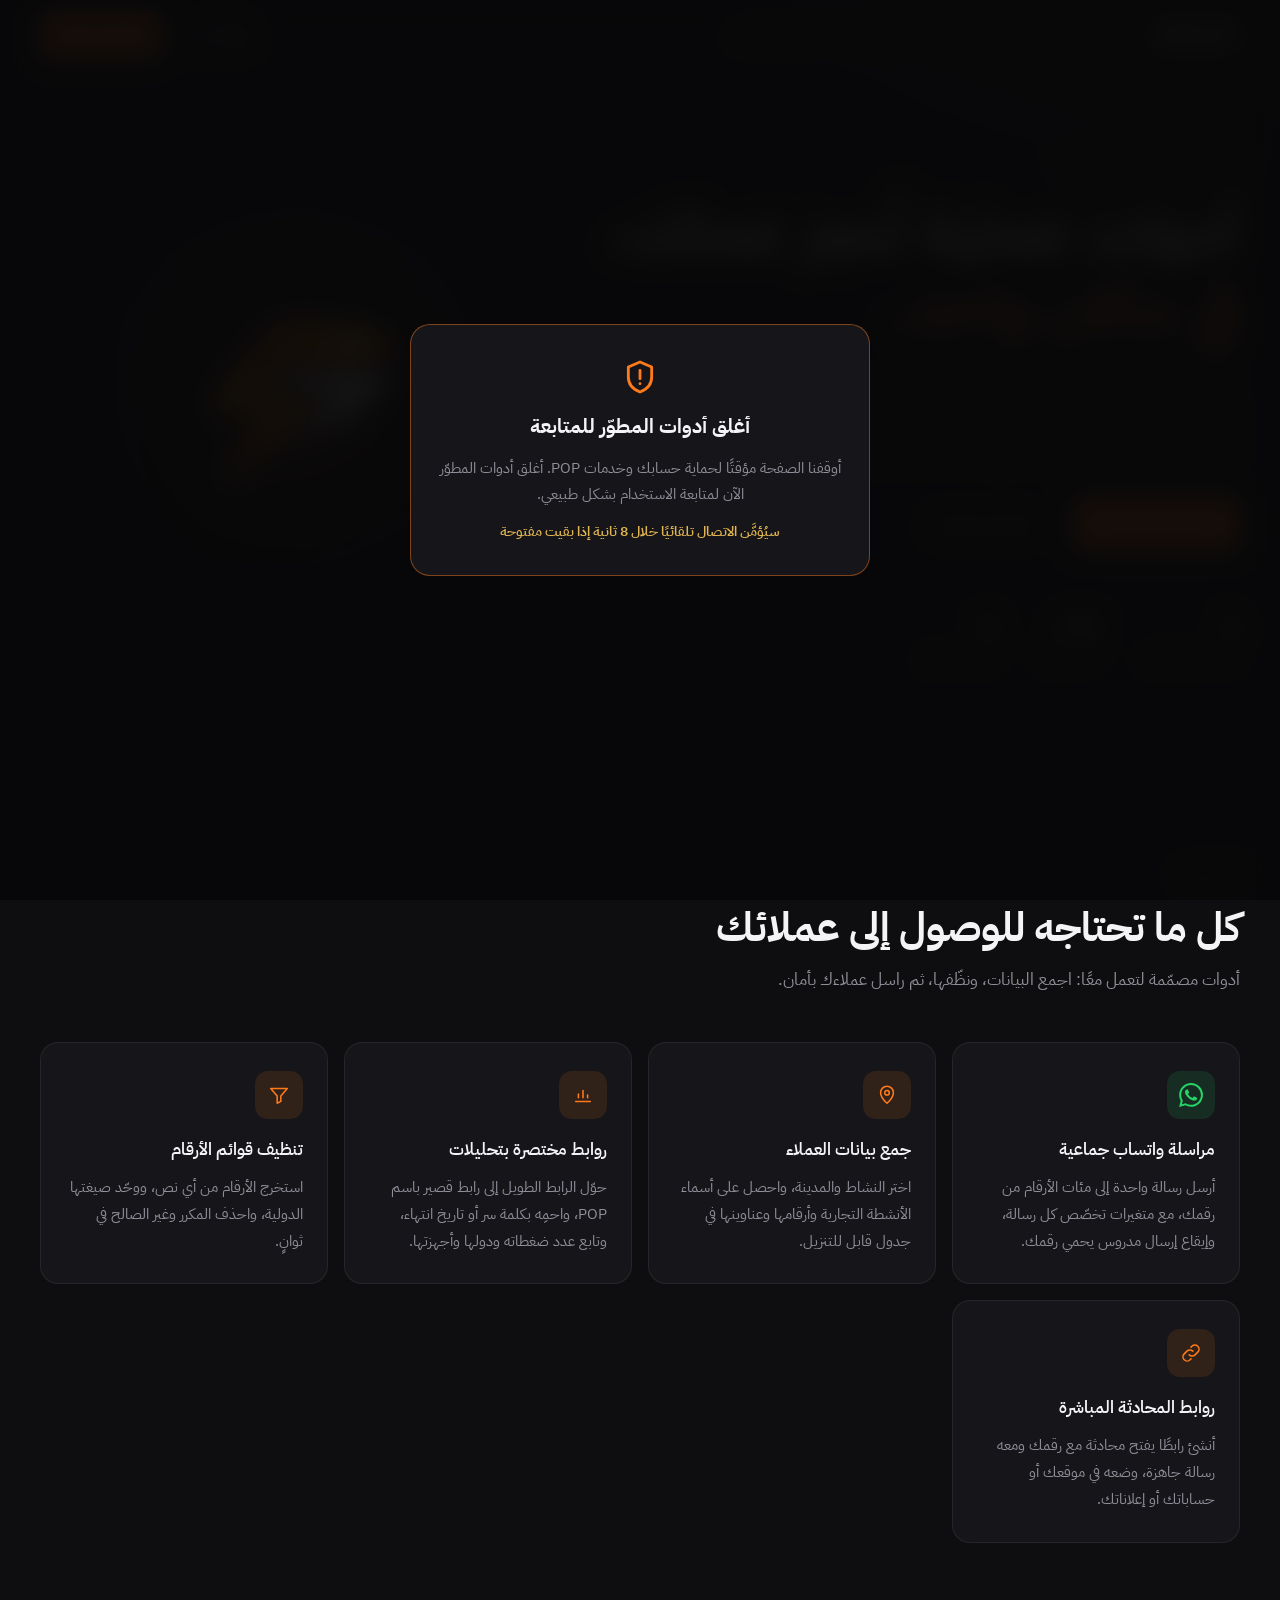
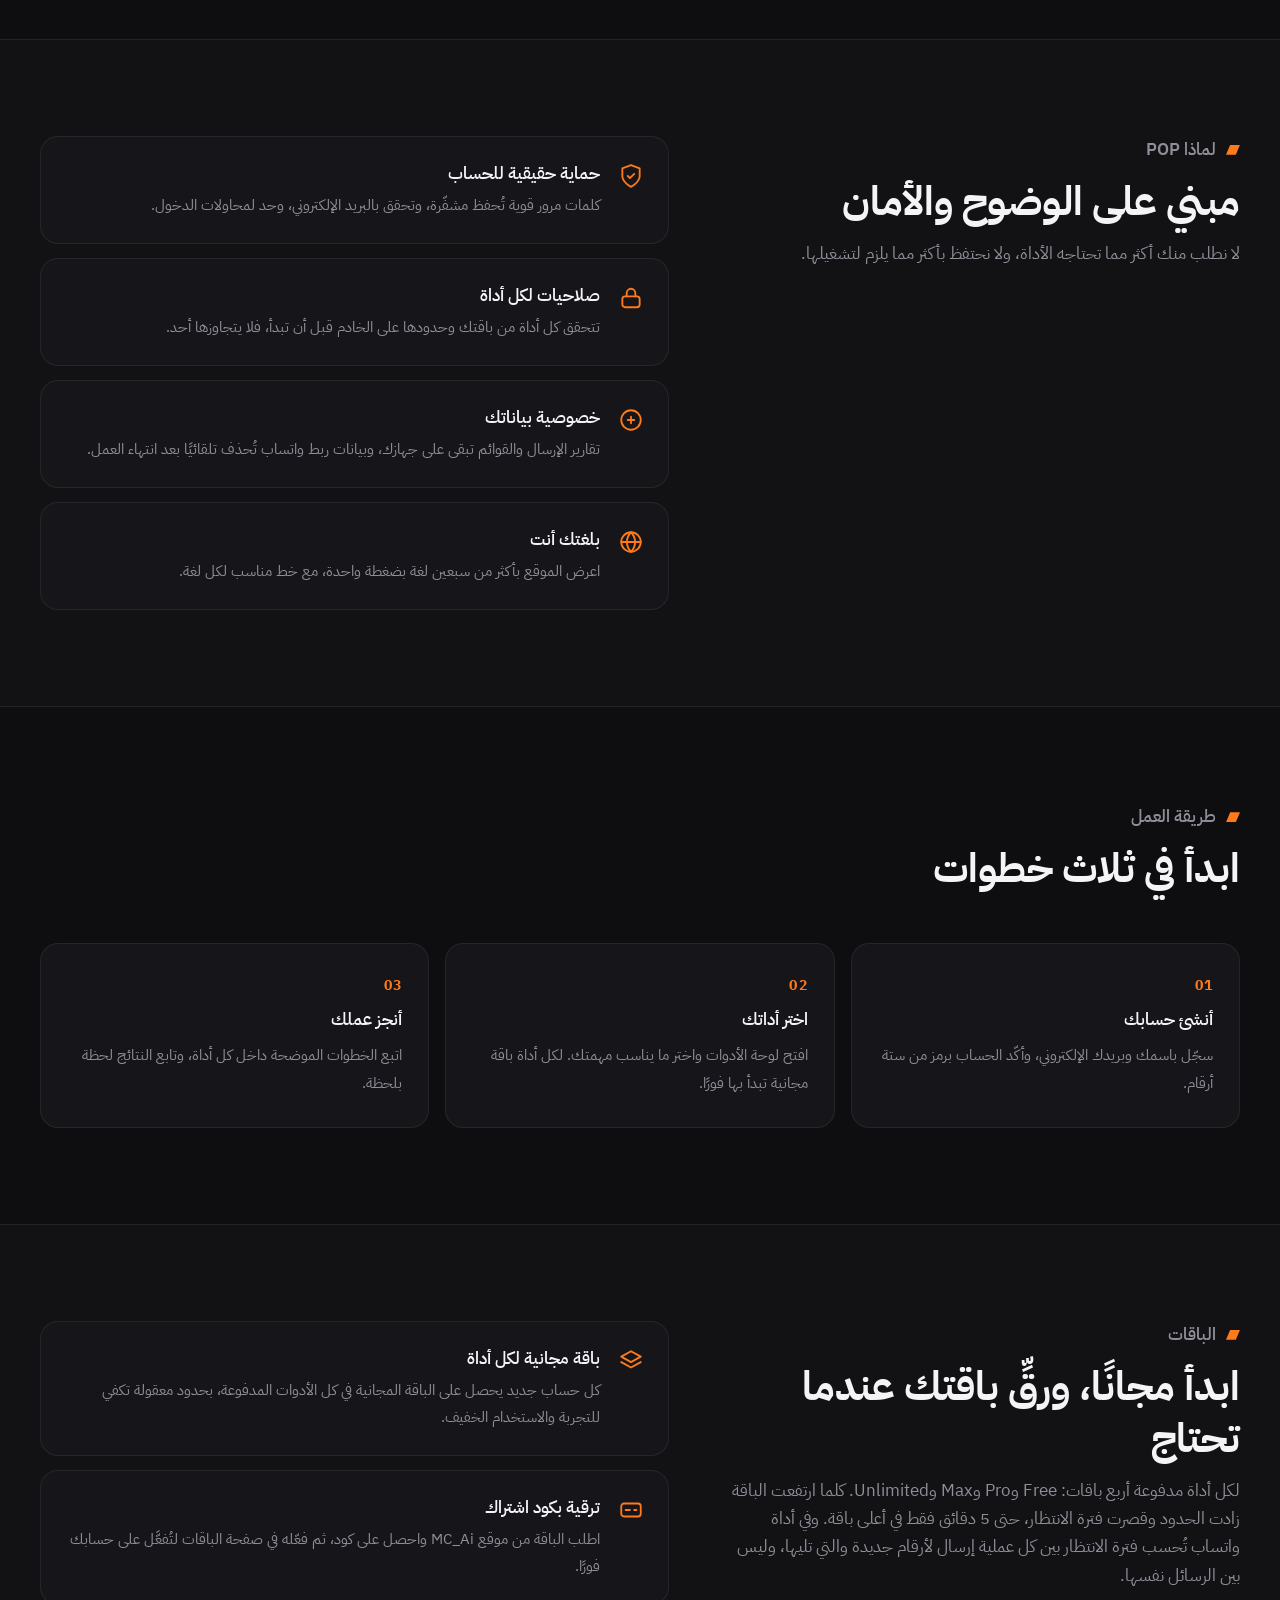
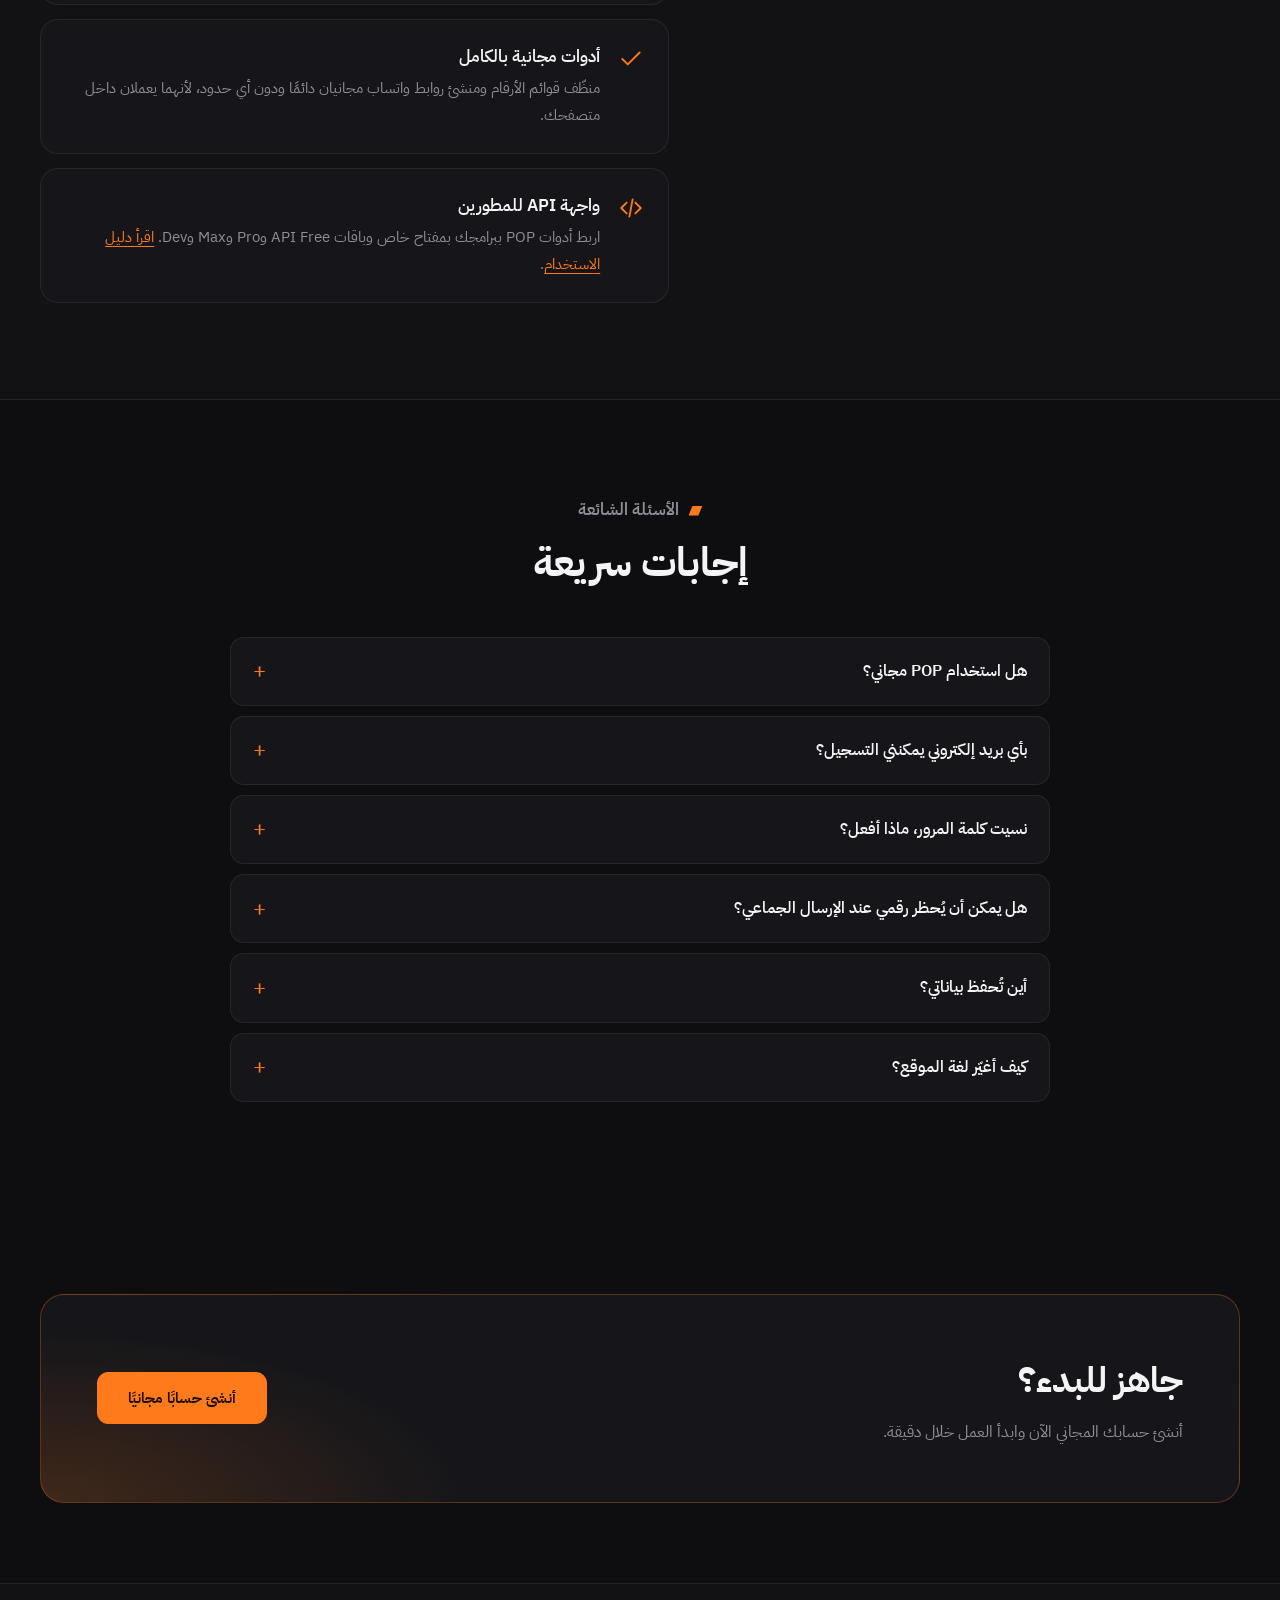
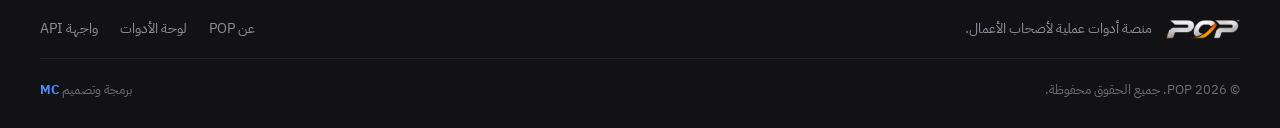
==== commit 08b87023: "V22" ====
--- a/index.html
+++ b/index.html
@@ -2,11 +2,11 @@
 <html lang="ar" dir="rtl">
 <head>
 <meta charset="utf-8">
-<meta name="viewport" content="width=device-width, initial-scale=1">
+<meta name="viewport" content="width=device-width, initial-scale=1, minimum-scale=1, maximum-scale=1, user-scalable=no, viewport-fit=cover">
 <title>POP - أدوات عملية لأصحاب الأعمال</title>
-<meta name="description" content="POP منصة تجمع أدوات عملية لأصحاب الأعمال: مراسلة واتساب جماعية آمنة، وجمع بيانات العملاء، وتنظيف قوائم الأرقام، وإنشاء روابط المحادثة، بحساب واحد.">
+<meta name="description" content="POP منصة تجمع أدوات عملية لأصحاب الأعمال: مراسلة واتساب جماعية آمنة، وجمع بيانات العملاء، وروابط مختصرة بتحليلات، وتنظيف قوائم الأرقام، وإنشاء روابط المحادثة، بحساب واحد.">
 <meta property="og:title" content="POP - أدوات عملية لأصحاب الأعمال">
-<meta property="og:description" content="مراسلة جماعية آمنة، وجمع بيانات العملاء، وتنظيف القوائم، في حساب واحد.">
+<meta property="og:description" content="مراسلة جماعية آمنة، وجمع بيانات العملاء، وروابط مختصرة بتحليلات، وتنظيف القوائم، في حساب واحد.">
 <meta property="og:type" content="website">
 <meta name="twitter:card" content="summary_large_image">
 <meta name="theme-color" content="#0e0e10">
@@ -31,6 +31,8 @@
     <nav class="nav" aria-label="القائمة الرئيسية">
       <a href="#features">المزايا</a>
       <a href="#how">طريقة العمل</a>
+      <a href="#plans">الباقات</a>
+      <a href="api/api.html">واجهة API</a>
       <a href="#faq">الأسئلة الشائعة</a>
     </nav>
     <div class="bar-end">
@@ -46,13 +48,13 @@
       <div class="hero-copy">
         <p class="eyebrow"><i aria-hidden="true"></i>منصة أدوات لأصحاب الأعمال</p>
         <h1>أدوات عملية تُنجز عملك، <span>في مكان واحد.</span></h1>
-        <p class="lead">يجمع POP الأدوات التي يحتاجها صاحب العمل يوميًا للوصول إلى عملائه: مراسلة جماعية آمنة، وجمع بيانات الأنشطة التجارية، وتنظيف القوائم، وروابط المحادثة المباشرة، كلها بحساب واحد وواجهة هادئة وواضحة.</p>
+        <p class="lead">يجمع POP الأدوات التي يحتاجها صاحب العمل يوميًا للوصول إلى عملائه: مراسلة جماعية آمنة، وجمع بيانات الأنشطة التجارية، وروابط مختصرة باسمك مع تحليلات زياراتها، وتنظيف القوائم، وروابط المحادثة المباشرة، كلها بحساب واحد وواجهة هادئة وواضحة.</p>
         <div class="actions">
           <a class="btn" id="enter-hero" href="login/log.html#register">أنشئ حسابًا مجانيًا</a>
           <a class="btn ghost" href="#features">تعرّف على المزايا</a>
         </div>
         <ul class="proof">
-          <li><b translate="no">4</b><span>أدوات جاهزة للعمل</span></li>
+          <li><b translate="no">5</b><span>أدوات جاهزة للعمل</span></li>
           <li><b translate="no">70+</b><span>لغة مدعومة</span></li>
           <li><b translate="no">0</b><span>إعدادات معقدة</span></li>
         </ul>
@@ -82,6 +84,11 @@
           <p>اختر النشاط والمدينة، واحصل على أسماء الأنشطة التجارية وأرقامها وعناوينها في جدول قابل للتنزيل.</p>
         </article>
         <article class="feat">
+          <span class="feat-icon"><svg viewBox="0 0 24 24" width="22" height="22" fill="none" stroke="currentColor" stroke-width="1.7" stroke-linecap="round" stroke-linejoin="round" aria-hidden="true"><path d="M4 19h16M7 15V11M12 15V7M17 15v-3"/></svg></span>
+          <h3>روابط مختصرة بتحليلات</h3>
+          <p>حوّل الرابط الطويل إلى رابط قصير باسم POP، واحمِه بكلمة سر أو تاريخ انتهاء، وتابع عدد ضغطاته ودولها وأجهزتها.</p>
+        </article>
+        <article class="feat">
           <span class="feat-icon"><svg viewBox="0 0 24 24" width="22" height="22" fill="none" stroke="currentColor" stroke-width="1.7" stroke-linecap="round" stroke-linejoin="round" aria-hidden="true"><path d="M3 5h18l-7 8v6l-4 2v-8L3 5Z"/></svg></span>
           <h3>تنظيف قوائم الأرقام</h3>
           <p>استخرج الأرقام من أي نص، ووحّد صيغتها الدولية، واحذف المكرر وغير الصالح في ثوانٍ.</p>
@@ -104,7 +111,7 @@
       </header>
       <ul class="pillars">
         <li><svg viewBox="0 0 24 24" width="22" height="22" fill="none" stroke="currentColor" stroke-width="1.7" stroke-linecap="round" stroke-linejoin="round" aria-hidden="true"><path d="M12 22s8-4 8-10V5l-8-3-8 3v7c0 6 8 10 8 10Z"/><path d="m9 12 2 2 4-4"/></svg><div><h3>حماية حقيقية للحساب</h3><p>كلمات مرور قوية تُحفظ مشفّرة، وتحقق بالبريد الإلكتروني، وحد لمحاولات الدخول.</p></div></li>
-        <li><svg viewBox="0 0 24 24" width="22" height="22" fill="none" stroke="currentColor" stroke-width="1.7" stroke-linecap="round" stroke-linejoin="round" aria-hidden="true"><rect x="4" y="10.5" width="16" height="10" rx="2.5"/><path d="M8 10.5V7.5a4 4 0 0 1 8 0v3"/></svg><div><h3>صلاحيات لكل أداة</h3><p>تتحقق كل أداة من صلاحيات حسابك قبل أن تبدأ، فلا يصل إليها إلا من يملك حق استخدامها.</p></div></li>
+        <li><svg viewBox="0 0 24 24" width="22" height="22" fill="none" stroke="currentColor" stroke-width="1.7" stroke-linecap="round" stroke-linejoin="round" aria-hidden="true"><rect x="4" y="10.5" width="16" height="10" rx="2.5"/><path d="M8 10.5V7.5a4 4 0 0 1 8 0v3"/></svg><div><h3>صلاحيات لكل أداة</h3><p>تتحقق كل أداة من باقتك وحدودها على الخادم قبل أن تبدأ، فلا يتجاوزها أحد.</p></div></li>
         <li><svg viewBox="0 0 24 24" width="22" height="22" fill="none" stroke="currentColor" stroke-width="1.7" stroke-linecap="round" stroke-linejoin="round" aria-hidden="true"><path d="M3 12a9 9 0 1 0 18 0 9 9 0 0 0-18 0Z"/><path d="M9 12h6M12 9v6"/></svg><div><h3>خصوصية بياناتك</h3><p>تقارير الإرسال والقوائم تبقى على جهازك، وبيانات ربط واتساب تُحذف تلقائيًا بعد انتهاء العمل.</p></div></li>
         <li><svg viewBox="0 0 24 24" width="22" height="22" fill="none" stroke="currentColor" stroke-width="1.7" stroke-linecap="round" stroke-linejoin="round" aria-hidden="true"><circle cx="12" cy="12" r="9"/><path d="M3 12h18M12 3c2.5 2.6 3.8 5.6 3.8 9s-1.3 6.4-3.8 9c-2.5-2.6-3.8-5.6-3.8-9S9.5 5.6 12 3Z"/></svg><div><h3>بلغتك أنت</h3><p>اعرض الموقع بأكثر من سبعين لغة بضغطة واحدة، مع خط مناسب لكل لغة.</p></div></li>
       </ul>
@@ -119,20 +126,38 @@
       </header>
       <ol class="steps">
         <li><span class="num" translate="no">01</span><h3>أنشئ حسابك</h3><p>سجّل باسمك وبريدك الإلكتروني، وأكّد الحساب برمز من ستة أرقام.</p></li>
-        <li><span class="num" translate="no">02</span><h3>اختر أداتك</h3><p>افتح لوحة الأدوات واختر ما يناسب مهمتك من الأدوات المتاحة في خطتك.</p></li>
+        <li><span class="num" translate="no">02</span><h3>اختر أداتك</h3><p>افتح لوحة الأدوات واختر ما يناسب مهمتك. لكل أداة باقة مجانية تبدأ بها فورًا.</p></li>
         <li><span class="num" translate="no">03</span><h3>أنجز عملك</h3><p>اتبع الخطوات الموضحة داخل كل أداة، وتابع النتائج لحظة بلحظة.</p></li>
       </ol>
     </div>
   </section>
 
-  <section class="sec sec-alt" id="faq">
+  <section class="sec sec-alt" id="plans">
+    <div class="wrap split">
+      <header class="sec-head">
+        <p class="eyebrow"><i aria-hidden="true"></i>الباقات</p>
+        <h2>ابدأ مجانًا، ورقِّ باقتك عندما تحتاج</h2>
+        <p>لكل أداة مدفوعة أربع باقات: Free وPro وMax وUnlimited. كلما ارتفعت الباقة زادت الحدود وقصرت فترة الانتظار، حتى 5 دقائق فقط في أعلى باقة. وفي أداة واتساب تُحسب فترة الانتظار بين كل عملية إرسال لأرقام جديدة والتي تليها، وليس بين الرسائل نفسها.</p>
+      </header>
+      <ul class="pillars">
+        <li><svg viewBox="0 0 24 24" width="22" height="22" fill="none" stroke="currentColor" stroke-width="1.7" stroke-linecap="round" stroke-linejoin="round" aria-hidden="true"><path d="M12 3 3 8l9 5 9-5-9-5Z"/><path d="m3 13 9 5 9-5"/></svg><div><h3>باقة مجانية لكل أداة</h3><p>كل حساب جديد يحصل على الباقة المجانية في كل الأدوات المدفوعة، بحدود معقولة تكفي للتجربة والاستخدام الخفيف.</p></div></li>
+        <li><svg viewBox="0 0 24 24" width="22" height="22" fill="none" stroke="currentColor" stroke-width="1.7" stroke-linecap="round" stroke-linejoin="round" aria-hidden="true"><rect x="3" y="6" width="18" height="12" rx="2.5"/><path d="M7 12h4M15 12h2"/></svg><div><h3>ترقية بكود اشتراك</h3><p>اطلب الباقة من موقع <span translate="no">MC_Ai</span> واحصل على كود، ثم فعّله في صفحة الباقات لتُفعَّل على حسابك فورًا.</p></div></li>
+        <li><svg viewBox="0 0 24 24" width="22" height="22" fill="none" stroke="currentColor" stroke-width="1.7" stroke-linecap="round" stroke-linejoin="round" aria-hidden="true"><path d="M20 6 9 17l-5-5"/></svg><div><h3>أدوات مجانية بالكامل</h3><p>منظّف قوائم الأرقام ومنشئ روابط واتساب مجانيان دائمًا ودون أي حدود، لأنهما يعملان داخل متصفحك.</p></div></li>
+        <li><svg viewBox="0 0 24 24" width="22" height="22" fill="none" stroke="currentColor" stroke-width="1.7" stroke-linecap="round" stroke-linejoin="round" aria-hidden="true"><path d="m8 7-5 5 5 5M16 7l5 5-5 5M13.5 4l-3 16"/></svg><div><h3>واجهة API للمطورين</h3><p>اربط أدوات POP ببرامجك بمفتاح خاص وباقات API Free وPro وMax وDev. <a href="api/api.html">اقرأ دليل الاستخدام</a>.</p></div></li>
+      </ul>
+    </div>
+  </section>
+
+  <section class="sec" id="faq">
     <div class="wrap narrow">
       <header class="sec-head center">
         <p class="eyebrow"><i aria-hidden="true"></i>الأسئلة الشائعة</p>
         <h2>إجابات سريعة</h2>
       </header>
       <div class="faq">
-        <details><summary>هل استخدام POP مجاني؟</summary><p>نعم، جميع الأدوات الحالية متاحة مجانًا في الخطة المجانية، وستتوفر خطط اشتراك بمزايا إضافية لاحقًا.</p></details>
+        <details><summary>هل استخدام POP مجاني؟</summary><p>نعم، يمكنك البدء مجانًا: لكل أداة مدفوعة باقة مجانية بحدود معقولة، وبعض الأدوات مجانية بالكامل دائمًا. وإذا احتجت حدودًا أعلى، فرقِّ باقة الأداة بكود اشتراك من <span translate="no">MC_Ai</span>.</p></details>
+        <details><summary>بأي بريد إلكتروني يمكنني التسجيل؟</summary><p>يُقبل التسجيل ببريد من مزوّدي البريد العالميين فقط، مثل Gmail وOutlook وHotmail وYahoo وiCloud.</p></details>
+        <details><summary>نسيت كلمة المرور، ماذا أفعل؟</summary><p>اضغط «نسيت كلمة المرور؟» في صفحة الدخول، وأجب عن أسئلة تخص حسابك، ثم يصلك رمز على بريدك لتعيين كلمة مرور جديدة، وتُحذف القديمة نهائيًا.</p></details>
         <details><summary>هل يمكن أن يُحظر رقمي عند الإرسال الجماعي؟</summary><p>لا توجد طريقة تضمن ذلك تمامًا، لكن الأداة تعتمد إيقاعًا بطيئًا مدروسًا، وفترات استراحة، وحدًا يوميًا، وتتوقف تلقائيًا عند أي مؤشر خطر، مما يقلل الاحتمال كثيرًا.</p></details>
         <details><summary>أين تُحفظ بياناتي؟</summary><p>تُحفظ بيانات حسابك مشفّرة، أما القوائم والتقارير فتبقى في متصفحك. وتُحذف بيانات ربط واتساب تلقائيًا بعد ساعة من انتهاء العمل.</p></details>
         <details><summary>كيف أغيّر لغة الموقع؟</summary><p>اضغط زر اللغة في أعلى الصفحة واختر لغتك، وسيُترجم الموقع بالكامل فورًا.</p></details>
@@ -160,12 +185,14 @@
     <nav class="sf-links" aria-label="روابط التذييل">
       <a href="index.html">عن POP</a>
       <a href="main/main.html">لوحة الأدوات</a>
+      <a href="api/api.html">واجهة API</a>
     </nav>
     <p class="sf-copy"><span>© <span id="yr" translate="no">2026</span> POP. جميع الحقوق محفوظة.</span><span class="made-by">برمجة وتصميم <a href="https://crstudio911.github.io/MC/" target="_blank" rel="noopener noreferrer" translate="no">MC</a></span></p>
   </div>
 </footer>
 
 <script src="config.js" defer></script>
+<script src="guard.js" defer></script>
 <script src="one.js" defer></script>
 </body>
 </html>
--- a/one.css
+++ b/one.css
@@ -498,3 +498,8 @@
     flex: 1 1 auto;
   }
 }
+
+.pillars a {
+  color: var(--orange);
+  text-underline-offset: 4px;
+}
--- a/ui.css
+++ b/ui.css
@@ -901,3 +901,182 @@
     display: none;
   }
 }
+
+.planbar {
+  display: flex;
+  flex-wrap: wrap;
+  align-items: center;
+  gap: 10px 16px;
+  padding: 14px 18px;
+  border: 1px solid rgba(255, 122, 26, 0.3);
+  border-radius: 14px;
+  background: linear-gradient(90deg, rgba(255, 122, 26, 0.09), rgba(255, 122, 26, 0.02));
+}
+
+.pb-info {
+  display: grid;
+  flex: 1 1 280px;
+  gap: 2px;
+}
+
+.pb-name {
+  color: var(--white);
+  font-weight: 700;
+}
+
+.pb-list {
+  color: var(--muted);
+  font-size: 0.86rem;
+}
+
+.pb-cd {
+  display: inline-flex;
+  flex-wrap: wrap;
+  align-items: baseline;
+  gap: 4px 8px;
+  padding: 6px 14px;
+  border: 1px solid var(--gold);
+  border-radius: 999px;
+  color: var(--gold);
+  font-size: 0.82rem;
+  font-weight: 600;
+}
+
+.pb-cd[hidden] {
+  display: none;
+}
+
+.pb-cd b {
+  color: var(--white);
+  font-size: 1.05rem;
+  font-variant-numeric: tabular-nums;
+  letter-spacing: 0.04em;
+}
+
+.pb-cd small {
+  color: var(--gold);
+  font-size: 0.8rem;
+  font-weight: 500;
+}
+
+.pb-note {
+  flex: 1 1 100%;
+  margin: 0;
+  padding-top: 8px;
+  border-top: 1px dashed rgba(255, 122, 26, 0.25);
+  color: var(--muted);
+  font-size: 0.82rem;
+  line-height: 1.7;
+}
+
+.sec-veil {
+  position: fixed;
+  inset: 0;
+  z-index: 10000;
+  display: grid;
+  place-items: center;
+  padding: 20px;
+  background: rgba(8, 8, 9, 0.94);
+  backdrop-filter: blur(14px);
+  -webkit-backdrop-filter: blur(14px);
+}
+
+.sec-box {
+  display: grid;
+  justify-items: center;
+  gap: 12px;
+  width: min(460px, 100%);
+  padding: 32px 24px;
+  border: 1px solid rgba(255, 122, 26, 0.45);
+  border-radius: 20px;
+  background: var(--panel);
+  color: var(--orange);
+  text-align: center;
+}
+
+.sec-box h2 {
+  margin: 0;
+  color: var(--white);
+  font-size: 1.25rem;
+}
+
+.sec-box p {
+  margin: 0;
+  color: var(--muted);
+  font-size: 0.92rem;
+  line-height: 1.8;
+}
+
+.sec-count {
+  color: var(--gold);
+  font-size: 0.86rem;
+  font-weight: 600;
+}
+
+@media (max-width: 560px) {
+  .pb-cd {
+    width: 100%;
+    justify-content: center;
+    border-radius: 12px;
+  }
+}
+
+.freebar {
+  display: flex;
+  flex-wrap: wrap;
+  align-items: center;
+  gap: 10px 14px;
+  margin: 0;
+  padding: 12px 16px;
+  border: 1px solid rgba(62, 207, 142, 0.28);
+  border-radius: 14px;
+  background: rgba(62, 207, 142, 0.05);
+  color: var(--silver);
+  font-size: 0.9rem;
+}
+
+.net-veil {
+  position: fixed;
+  inset: 0;
+  z-index: 9999;
+  display: grid;
+  place-items: center;
+  padding: 20px;
+  background: rgba(8, 8, 10, 0.82);
+  backdrop-filter: blur(6px);
+  animation: rise 0.25s ease both;
+}
+
+.net-box {
+  display: grid;
+  justify-items: center;
+  gap: 12px;
+  max-width: 420px;
+  padding: 32px 26px;
+  border: 1px solid var(--line);
+  border-radius: 20px;
+  background: var(--panel, #141416);
+  text-align: center;
+}
+
+.net-box svg {
+  color: var(--orange);
+}
+
+.net-box h2 {
+  margin: 0;
+  color: var(--white);
+  font-size: 1.3rem;
+}
+
+.net-box p {
+  margin: 0;
+  color: var(--muted);
+  line-height: 1.8;
+}
+
+.net-note {
+  min-height: 1.2em;
+  color: var(--gold);
+  font-size: 0.86rem;
+}
